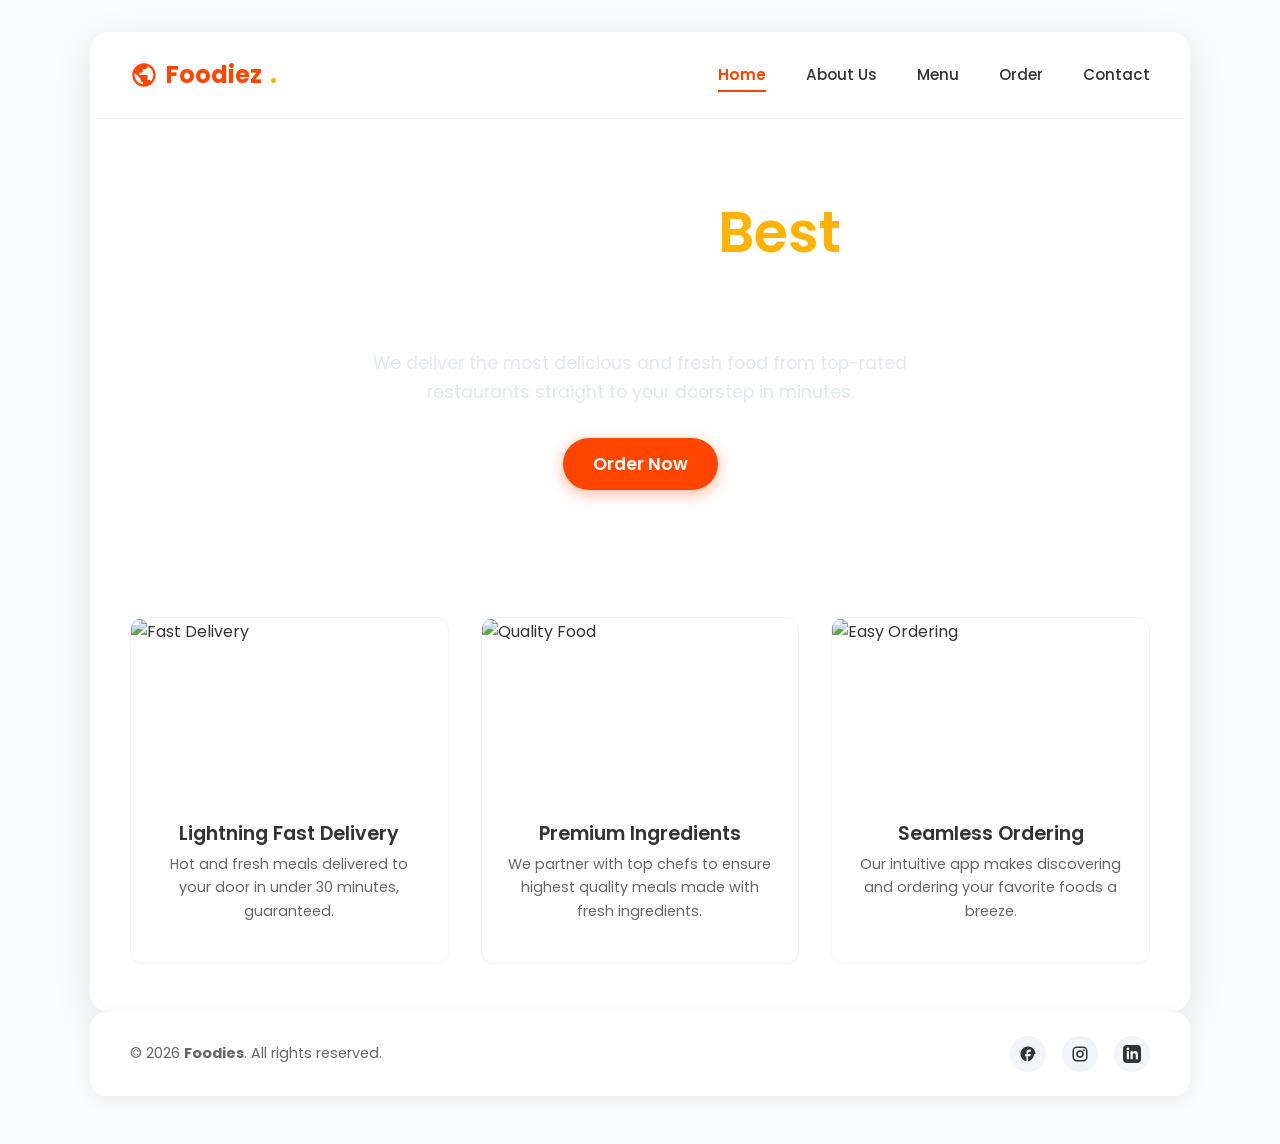
==== index.html @ de5bcbe7 "Add files via upload" ====
<!DOCTYPE html>
<html lang="en">

<head>
    <meta charset="UTF-8">
    <meta name="viewport" content="width=device-width, initial-scale=1.0">
    <title>Foodies | Fast, Fresh & Delivered</title>
    <!-- Bootstrap CSS -->
    <link href="https://cdn.jsdelivr.net/npm/bootstrap@5.3.0/dist/css/bootstrap.min.css" rel="stylesheet">
    <link rel="stylesheet" href="style.css">
    <style>
        /* Framework Layout specific overrides */
        body {
            background-color: #f8fafc;
            display: flex;
            flex-direction: column;
            align-items: center;
            padding: 0 2%;
            min-height: 100vh;
        }

        .wrapper {
            width: 100%;
            max-width: 1100px;
            margin-top: 2rem;
            display: flex;
            flex-direction: column;
            position: relative;
        }

        /* Container for navbar + hero + features */
        .main {
            background-color: #ffffff;
            border-radius: 20px;
            overflow: hidden;
            box-shadow: 0 10px 40px rgba(0, 0, 0, 0.08);
            display: flex;
            flex-direction: column;
        }

        .nav {
            display: flex;
            justify-content: space-between;
            align-items: center;
            padding: 1.5rem 2.5rem;
            background: white;
            border-bottom: 1px solid #f1f5f9;
        }

        .nav .nav-logo {
            font-size: 1.5rem;
        }

        .nav-links {
            display: flex;
            gap: 2.5rem;
        }

        .nav-links a {
            text-decoration: none;
            color: var(--text-dark);
            font-size: 0.95rem;
            font-weight: 500;
            transition: var(--transition);
            position: relative;
        }

        .nav-links a.active {
            color: var(--primary-color);
            font-weight: 600;
        }

        .hero {
            position: relative;
            height: 450px;
            display: flex;
            justify-content: center;
            align-items: center;
            text-align: center;
            color: white;
            overflow: hidden;
        }

        .hero-bg {
            position: absolute;
            top: 0;
            left: 0;
            right: 0;
            bottom: 0;
            background-image: url('https://images.unsplash.com/photo-1543339308-43e59d6b73a6?q=80&w=2000&auto=format&fit=crop');
            background-size: cover;
            background-position: center;
            filter: brightness(0.4);
            z-index: 1;
            transition: transform 10s ease;
        }

        .hero-bg-carousel {
            position: absolute;
            top: 0;
            left: 0;
            width: 100%;
            height: 100%;
            z-index: 1;
        }

        .hero:hover .hero-bg {
            transform: scale(1.05);
        }

        .hero-content {
            position: relative;
            z-index: 2;
            max-width: 600px;
            padding: 2rem;
        }

        .hero h1 {
            font-size: 3.5rem;
            color: white;
            margin-bottom: 1rem;
            line-height: 1.2;
        }

        .hero h1 span {
            color: var(--secondary-color);
        }

        .hero p {
            font-size: 1.1rem;
            color: #e2e8f0;
            margin-bottom: 2rem;
        }

        .hero-btn {
            display: inline-block;
            padding: 12px 30px;
            background-color: var(--primary-color);
            color: white;
            border-radius: 30px;
            font-weight: 600;
            font-size: 1.1rem;
            transition: all 0.3s ease;
            box-shadow: 0 4px 15px rgba(255, 69, 0, 0.4);
        }

        .hero-btn:hover {
            background-color: var(--accent-color);
            transform: translateY(-2px);
        }

        .features {
            display: grid;
            grid-template-columns: repeat(3, 1fr);
            gap: 2rem;
            padding: 3rem 2.5rem;
            background-color: white;
        }

        .feature-card {
            border: 1px solid #f1f5f9;
            border-radius: 12px;
            overflow: hidden;
            transition: all 0.3s ease;
            background: white;
        }

        .feature-card:hover {
            transform: translateY(-10px);
            box-shadow: 0 15px 30px rgba(0, 0, 0, 0.1);
            border-color: transparent;
        }

        .feature-img {
            height: 180px;
            overflow: hidden;
        }

        .feature-img img {
            width: 100%;
            height: 100%;
            object-fit: cover;
            transition: transform 0.5s ease;
        }

        .feature-card:hover .feature-img img {
            transform: scale(1.1);
        }

        .feature-text {
            padding: 1.5rem;
            text-align: center;
        }

        .feature-text h3 {
            font-size: 1.2rem;
            color: var(--text-dark);
            margin-bottom: 0.5rem;
        }

        .feature-text p {
            font-size: 0.9rem;
            color: var(--text-light);
        }

        .dots {
            display: flex;
            justify-content: center;
            gap: 10px;
            margin: 2.5rem 0;
        }

        .dot {
            width: 12px;
            height: 12px;
            border-radius: 50%;
            background-color: #cbd5e1;
            cursor: pointer;
            transition: all 0.3s ease;
        }

        .dot.active {
            background-color: var(--primary-color);
            transform: scale(1.2);
        }

        .footer {
            background: white;
            border-radius: 16px;
            padding: 1.5rem 2.5rem;
            display: flex;
            justify-content: space-between;
            align-items: center;
            margin-bottom: 3rem;
            box-shadow: 0 4px 20px rgba(0, 0, 0, 0.05);
        }

        .footer p {
            font-size: 0.9rem;
            color: var(--text-light);
            margin: 0;
        }

        .socials {
            display: flex;
            gap: 1rem;
        }

        .socials a {
            width: 36px;
            height: 36px;
            border-radius: 50%;
            background: #f1f5f9;
            display: flex;
            justify-content: center;
            align-items: center;
            color: var(--text-dark);
            transition: all 0.3s ease;
        }

        .socials a:hover {
            background: var(--primary-color);
            color: white;
            transform: translateY(-3px);
        }

        .socials svg {
            width: 18px;
            height: 18px;
            fill: currentColor;
        }

        /* Hide the global navbar and footer from style.css */
        nav.navbar {
            display: none !important;
        }

        footer {
            display: none !important;
        }

        @media (max-width: 768px) {
            .features {
                grid-template-columns: 1fr;
            }

            .nav {
                flex-direction: column;
                gap: 1rem;
            }

            .hero h1 {
                font-size: 2.5rem;
            }

            .footer {
                flex-direction: column;
                gap: 1rem;
                text-align: center;
            }
        }
    </style>
</head>

<body>

    <div class="wrapper">

        <div class="main">
            <!-- Embedded Navbar -->
            <nav class="nav">
                <a href="index.html" class="nav-logo">
                    <svg width="28" height="28" viewBox="0 0 24 24" fill="var(--primary-color)">
                        <path
                            d="M12 2C6.48 2 2 6.48 2 12s4.48 10 10 10 10-4.48 10-10S17.52 2 12 2zm-1 17.93c-3.95-.49-7-3.85-7-7.93 0-.62.08-1.21.21-1.79L9 15v1c0 1.1.9 2 2 2v1.93zm6.9-2.54c-.26-.81-1-1.39-1.9-1.39h-1v-3c0-.55-.45-1-1-1H8v-2h2c.55 0 1-.45 1-1V7h2c1.1 0 2-.9 2-2v-.41c2.93 1.19 5 4.06 5 7.41 0 2.08-.8 3.97-2.1 5.39z" />
                    </svg>
                    Foodiez<span>.</span>
                </a>
                <div class="nav-links">
                    <a href="index.html" class="active">Home</a>
                    <a href="about.html">About Us</a>
                    <a href="menu.html">Menu</a>
                    <a href="order.html">Order</a>
                    <a href="contact.html">Contact</a>
                </div>
            </nav>

            <!-- Hero Banner Carousel -->
            <div class="hero">
                <div id="heroCarousel" class="carousel slide hero-bg-carousel" data-bs-ride="carousel" data-bs-interval="3000" data-bs-pause="false">
                    <div class="carousel-inner h-100 w-100">
                        <div class="carousel-item active h-100 w-100">
                            <div class="hero-bg" style="background-image: url('https://images.unsplash.com/photo-1543339308-43e59d6b73a6?q=80&w=2000&auto=format&fit=crop');"></div>
                        </div>
                        <div class="carousel-item h-100 w-100">
                            <div class="hero-bg" style="background-image: url('https://images.unsplash.com/photo-1504674900247-0877df9cc836?q=80&w=2000&auto=format&fit=crop');"></div>
                        </div>
                        <div class="carousel-item h-100 w-100">
                            <div class="hero-bg" style="background-image: url('https://images.unsplash.com/photo-1499028344343-cd173ffc68a9?q=80&w=2000&auto=format&fit=crop');"></div>
                        </div>
                    </div>
                </div>
                
                <div class="hero-content" style="pointer-events: none;">
                    <h1>Taste the <span>Best</span><br>Local Flavors</h1>
                    <p>We deliver the most delicious and fresh food from top-rated restaurants straight to your doorstep in minutes.</p>
                    <a href="menu.html" class="hero-btn" style="pointer-events: auto;">Order Now</a>
                </div>
                
                <!-- Custom Carousel Controls Overlay -->
                <div class="carousel-controls-overlay" style="position: absolute; bottom: 20px; left: 0; right: 0; z-index: 3; display: flex; justify-content: center; gap: 1rem; pointer-events: none;">
                    <div class="carousel-indicators" style="position: relative; margin: 0; bottom: 0;">
                        <button type="button" data-bs-target="#heroCarousel" data-bs-slide-to="0" class="active" aria-current="true" aria-label="Slide 1" style="pointer-events: auto; width: 12px; height: 12px; border-radius: 50%;"></button>
                        <button type="button" data-bs-target="#heroCarousel" data-bs-slide-to="1" aria-label="Slide 2" style="pointer-events: auto; width: 12px; height: 12px; border-radius: 50%;"></button>
                        <button type="button" data-bs-target="#heroCarousel" data-bs-slide-to="2" aria-label="Slide 3" style="pointer-events: auto; width: 12px; height: 12px; border-radius: 50%;"></button>
                    </div>
                </div>
            </div>

            <!-- Feature Cards -->
            <div class="features">
                <div class="feature-card">
                    <div class="feature-img">
                        <img src="https://inkforall.com/wp-content/uploads/2022/12/34b353c0-7e02-1548-f07e-ad75e2c84cd9.jpg"
                            alt="Fast Delivery">
                    </div>
                    <div class="feature-text">
                        <h3>Lightning Fast Delivery</h3>
                        <p>Hot and fresh meals delivered to your door in under 30 minutes, guaranteed.</p>
                    </div>
                </div>

                <div class="feature-card">
                    <div class="feature-img">
                        <img src="https://prod.butlins-prod.magnolia-platform.com/.imaging/default/dam/Family-assets/Food---Drink/Restaurants/Beachcomber-Inn/Food-Images/25027_1920x1080_TIGHT.jpg/jcr:content.jpg"
                            alt="Quality Food">
                    </div>
                    <div class="feature-text">
                        <h3>Premium Ingredients</h3>
                        <p>We partner with top chefs to ensure highest quality meals made with fresh ingredients.</p>
                    </div>
                </div>

                <div class="feature-card">
                    <div class="feature-img">
                        <img src="https://orders.co/static/5aab8f645eb9ed139964e461995d4a66/Discover-the-Best-Online-Ordering-Systems-for-Seamless-Restaurant-Operations-.png"
                            alt="Easy Ordering">
                    </div>
                    <div class="feature-text">
                        <h3>Seamless Ordering</h3>
                        <p>Our intuitive app makes discovering and ordering your favorite foods a breeze.</p>
                    </div>
                </div>
            </div>
        </div> <!-- /main -->

        <!-- Interactive Carousel Dots removed as Bootstrap has native indicators -->

        <!-- Minimalist Footer -->
        <div class="footer">
            <p>&copy; 2026 <strong>Foodies</strong>. All rights reserved.</p>

            <div class="socials">
                <a href="#" aria-label="Facebook">
                    <svg viewBox="0 0 24 24">
                        <path
                            d="M22 12c0-5.52-4.48-10-10-10S2 6.48 2 12c0 4.84 3.44 8.87 8 9.8V15H8v-3h2V9.5C10 7.57 11.57 6 13.5 6H16v3h-2c-1.1 0-2 .9-2 2v1h4l-1 3h-3v6.8c4.56-.93 8-4.96 8-9.8z" />
                    </svg>
                </a>
                <a href="#" aria-label="Instagram">
                    <svg viewBox="0 0 24 24">
                        <path
                            d="M7.8 2h8.4C19.4 2 22 4.6 22 7.8v8.4a5.8 5.8 0 0 1-5.8 5.8H7.8C4.6 22 2 19.4 2 16.2V7.8A5.8 5.8 0 0 1 7.8 2zm-.2 2A3.6 3.6 0 0 0 4 7.6v8.8C4 18.39 5.61 20 7.6 20h8.8a3.6 3.6 0 0 0 3.6-3.6V7.6C20 5.61 18.39 4 16.4 4H7.6zm9.65 1.5a1.25 1.25 0 0 1 1.25 1.25A1.25 1.25 0 0 1 17.25 8 1.25 1.25 0 0 1 16 6.75a1.25 1.25 0 0 1 1.25-1.25zM12 7a5 5 0 0 1 5 5 5 5 0 0 1-5 5 5 5 0 0 1-5-5 5 5 0 0 1 5-5zm0 2a3 3 0 0 0-3 3 3 3 0 0 0 3 3 3 3 0 0 0 3-3 3 3 0 0 0-3-3z" />
                    </svg>
                </a>
                <a href="#" aria-label="LinkedIn">
                    <svg viewBox="0 0 24 24">
                        <path
                            d="M19 0h-14c-2.761 0-5 2.239-5 5v14c0 2.761 2.239 5 5 5h14c2.762 0 5-2.239 5-5v-14c0-2.761-2.238-5-5-5zm-11 19h-3v-11h3v11zm-1.5-12.268c-.966 0-1.75-.79-1.75-1.764s.784-1.764 1.75-1.764 1.75.79 1.75 1.764-.783 1.764-1.75 1.764zm13.5 12.268h-3v-5.604c0-3.368-4-3.113-4 0v5.604h-3v-11h3v1.765c1.396-2.586 7-2.777 7 2.476v6.759z" />
                    </svg>
                </a>
            </div>
        </div>

    </div>

    <!-- Bootstrap JS -->
    <script src="https://cdn.jsdelivr.net/npm/bootstrap@5.3.0/dist/js/bootstrap.bundle.min.js"></script>
    <script>
        document.addEventListener('DOMContentLoaded', function () {
            var myCarousel = document.querySelector('#heroCarousel')
            var carousel = new bootstrap.Carousel(myCarousel, {
                interval: 3000,
                ride: 'carousel',
                pause: false
            })
        });
    </script>
    <script src="script.js"></script>
</body>

</html>
---- style.css ----
@import url('https://fonts.googleapis.com/css2?family=Poppins:wght@300;400;500;600;700&display=swap');

:root {
    --primary-color: #ff4500;
    --secondary-color: #ffb300;
    --accent-color: #d84315;
    --bg-color: #fcf9f2;
    --text-dark: #333333;
    --text-light: #666666;
    --white: #ffffff;
    --danger: #e53935;
    --success: #43a047;
    --card-shadow: 0 4px 12px rgba(0, 0, 0, 0.08);
    --hover-shadow: 0 8px 24px rgba(255, 69, 0, 0.2);
    --transition: all 0.3s ease;
}

* {
    margin: 0;
    padding: 0;
    box-sizing: border-box;
    font-family: 'Poppins', sans-serif;
}

body {
    background-color: var(--bg-color);
    color: var(--text-dark);
    line-height: 1.6;
    display: flex;
    flex-direction: column;
    min-height: 100vh;
}

/* Typography */
h1,
h2,
h3,
h4,
h5,
h6 {
    font-weight: 600;
    color: var(--text-dark);
}

a {
    text-decoration: none;
    color: inherit;
}

ul {
    list-style: none;
}

/* Button Styles */
.btn {
    display: inline-block;
    padding: 12px 28px;
    background-color: var(--primary-color);
    color: var(--white);
    border: none;
    border-radius: 30px;
    font-weight: 500;
    cursor: pointer;
    transition: var(--transition);
    text-align: center;
    font-size: 1rem;
}

.btn:hover {
    background-color: var(--accent-color);
    box-shadow: var(--hover-shadow);
    transform: translateY(-2px);
}

.btn-secondary {
    background-color: var(--white);
    color: var(--primary-color);
    border: 2px solid var(--primary-color);
}

.btn-secondary:hover {
    background-color: var(--primary-color);
    color: var(--white);
}

/* Navigation */
.navbar {
    display: flex;
    justify-content: space-between;
    align-items: center;
    padding: 1.2rem 5%;
    background-color: var(--white);
    box-shadow: 0 2px 10px rgba(0, 0, 0, 0.05);
    position: sticky;
    top: 0;
    z-index: 1000;
}

.nav-logo {
    font-size: 1.8rem;
    font-weight: 700;
    color: var(--primary-color);
    display: flex;
    align-items: center;
    gap: 8px;
}

.nav-logo span {
    color: var(--secondary-color);
}

.nav-links {
    display: flex;
    gap: 2rem;
}

.nav-links a {
    font-weight: 500;
    color: var(--text-dark);
    transition: var(--transition);
    position: relative;
    padding: 5px 0;
}

.nav-links a:hover,
.nav-links a.active {
    color: var(--primary-color);
}

.nav-links a::after {
    content: '';
    position: absolute;
    bottom: 0;
    left: 0;
    width: 0;
    height: 2px;
    background-color: var(--primary-color);
    transition: var(--transition);
}

.nav-links a:hover::after,
.nav-links a.active::after {
    width: 100%;
}

.nav-icons {
    display: flex;
    align-items: center;
    gap: 1.5rem;
}

.cart-icon-container {
    position: relative;
    cursor: pointer;
}

.cart-icon-container svg {
    width: 28px;
    height: 28px;
    fill: var(--text-dark);
    transition: var(--transition);
}

.cart-icon-container:hover svg {
    fill: var(--primary-color);
}

.cart-count {
    position: absolute;
    top: -8px;
    right: -8px;
    background-color: var(--primary-color);
    color: var(--white);
    font-size: 0.75rem;
    font-weight: 700;
    width: 20px;
    height: 20px;
    border-radius: 50%;
    display: flex;
    justify-content: center;
    align-items: center;
}

.menu-toggle {
    display: none;
    cursor: pointer;
    flex-direction: column;
    gap: 5px;
}

.menu-toggle span {
    width: 25px;
    height: 3px;
    background-color: var(--text-dark);
    transition: var(--transition);
}

/* Sections */
main {
    flex: 1;
}

.section-header {
    text-align: center;
    margin-bottom: 3rem;
    padding: 4rem 5% 0;
}

.section-header h2 {
    font-size: 2.5rem;
    color: var(--text-dark);
    margin-bottom: 10px;
}

.section-header h2 span {
    color: var(--primary-color);
}

.section-header p {
    color: var(--text-light);
    font-size: 1.1rem;
}

/* Footer */
footer {
    background-color: #222;
    color: var(--white);
    padding: 4rem 5% 2rem;
    margin-top: 4rem;
}

.footer-content {
    display: grid;
    grid-template-columns: repeat(auto-fit, minmax(250px, 1fr));
    gap: 2rem;
    margin-bottom: 2rem;
}

.footer-col h3 {
    color: var(--white);
    margin-bottom: 1.5rem;
    font-size: 1.3rem;
}

.footer-col p {
    color: #bbb;
    font-size: 0.95rem;
    margin-bottom: 1rem;
}

.footer-links {
    display: flex;
    flex-direction: column;
    gap: 0.8rem;
}

.footer-links a {
    color: #bbb;
    transition: var(--transition);
}

.footer-links a:hover {
    color: var(--primary-color);
    padding-left: 5px;
}

.social-links {
    display: flex;
    gap: 1rem;
    margin-top: 1rem;
}

.social-links a {
    width: 40px;
    height: 40px;
    background-color: #333;
    display: flex;
    justify-content: center;
    align-items: center;
    border-radius: 50%;
    color: var(--white);
    transition: var(--transition);
}

.social-links a:hover {
    background-color: var(--primary-color);
    transform: translateY(-3px);
}

.footer-bottom {
    text-align: center;
    padding-top: 2rem;
    border-top: 1px solid #444;
    font-size: 0.9rem;
    color: #bbb;
}

/* Popup Notification */
.popup-overlay {
    position: fixed;
    top: 0;
    left: 0;
    width: 100%;
    height: 100%;
    background: rgba(0, 0, 0, 0.5);
    display: flex;
    justify-content: center;
    align-items: center;
    z-index: 2000;
    opacity: 0;
    visibility: hidden;
    transition: var(--transition);
}

.popup-overlay.active {
    opacity: 1;
    visibility: visible;
}

.popup-content {
    background: var(--white);
    padding: 2.5rem;
    border-radius: 16px;
    text-align: center;
    transform: translateY(-50px) scale(0.9);
    transition: var(--transition);
    max-width: 400px;
    width: 90%;
    box-shadow: 0 10px 30px rgba(0, 0, 0, 0.2);
}

.popup-overlay.active .popup-content {
    transform: translateY(0) scale(1);
}

.popup-icon {
    width: 70px;
    height: 70px;
    background: rgba(67, 160, 71, 0.1);
    color: var(--success);
    border-radius: 50%;
    display: flex;
    justify-content: center;
    align-items: center;
    font-size: 2rem;
    margin: 0 auto 1.5rem;
}

.popup-content h3 {
    font-size: 1.5rem;
    margin-bottom: 10px;
}

.popup-content p {
    color: var(--text-light);
    margin-bottom: 1.5rem;
}

.toast-notification {
    position: fixed;
    bottom: 30px;
    right: 30px;
    background-color: var(--success);
    color: white;
    padding: 15px 25px;
    border-radius: 8px;
    box-shadow: 0 4px 15px rgba(0, 0, 0, 0.2);
    transform: translateY(100px);
    opacity: 0;
    transition: all 0.4s cubic-bezier(0.175, 0.885, 0.32, 1.275);
    z-index: 2000;
    font-weight: 500;
}

.toast-notification.show {
    transform: translateY(0);
    opacity: 1;
}

/* Responsive */
@media (max-width: 768px) {
    .menu-toggle {
        display: flex;
    }

    .nav-links {
        position: absolute;
        top: 100%;
        left: 0;
        width: 100%;
        background-color: var(--white);
        flex-direction: column;
        padding: 0;
        max-height: 0;
        overflow: hidden;
        transition: max-height 0.3s ease;
        text-align: center;
        box-shadow: 0 10px 10px rgba(0, 0, 0, 0.05);
    }

    .nav-links.active {
        max-height: 400px;
        padding: 2rem 0;
    }

    .section-header h2 {
        font-size: 2rem;
    }
}
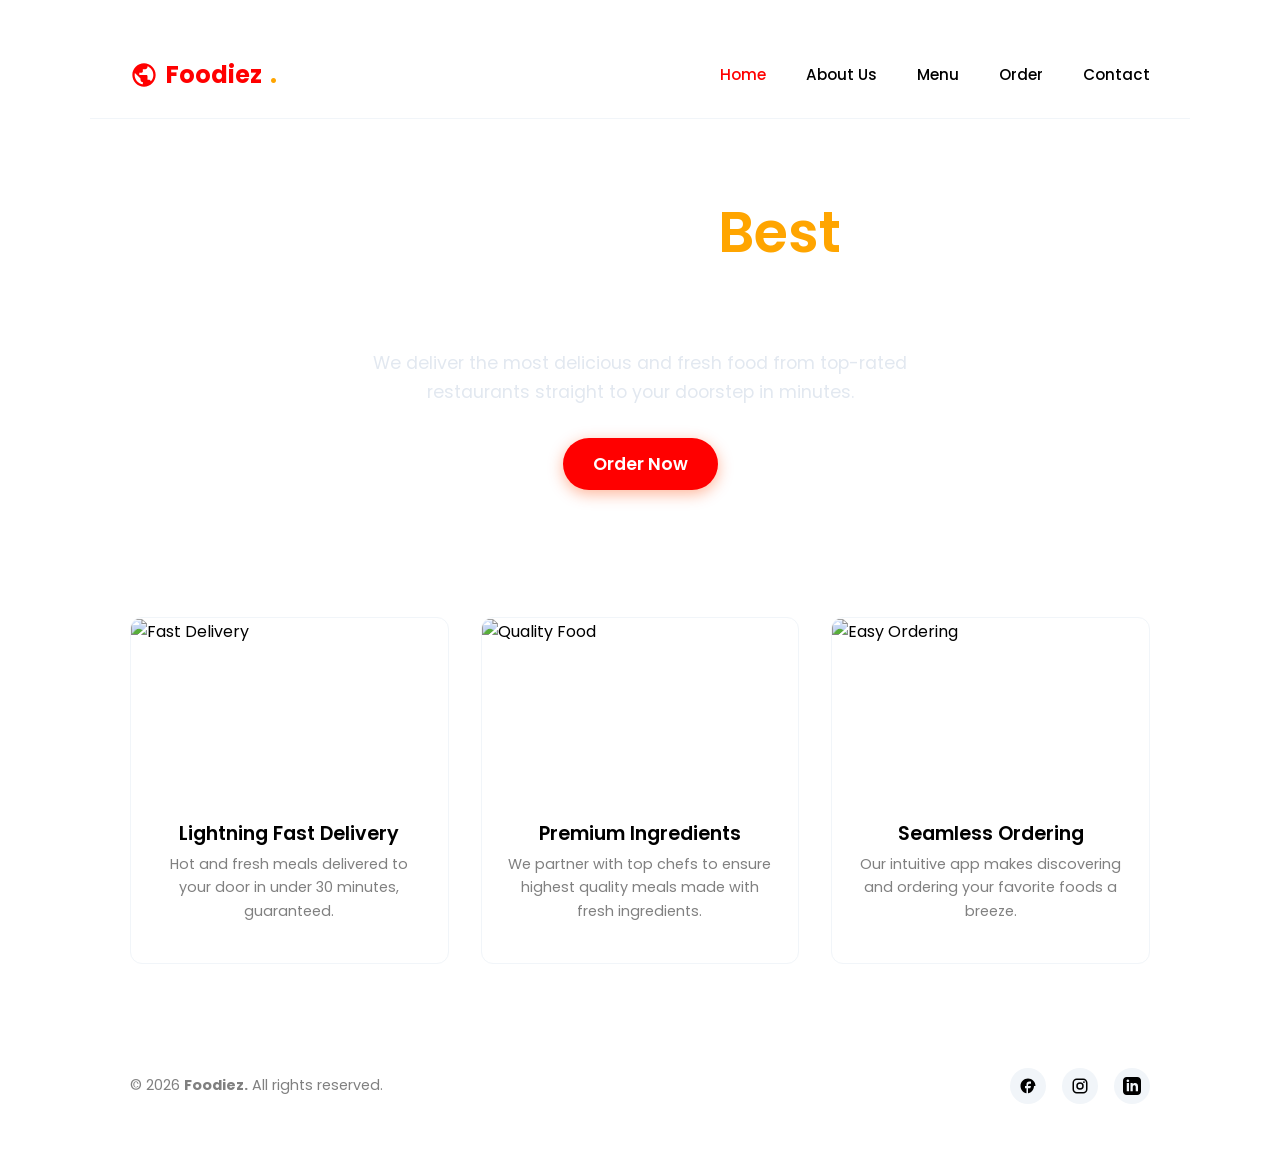
==== commit 10eadb48: "Add files via upload" ====
--- a/index.html
+++ b/index.html
@@ -4,302 +4,10 @@
 <head>
     <meta charset="UTF-8">
     <meta name="viewport" content="width=device-width, initial-scale=1.0">
-    <title>Foodies | Fast, Fresh & Delivered</title>
+    <title>Foodiez | Fast, Fresh & Delivered</title>
     <!-- Bootstrap CSS -->
     <link href="https://cdn.jsdelivr.net/npm/bootstrap@5.3.0/dist/css/bootstrap.min.css" rel="stylesheet">
     <link rel="stylesheet" href="style.css">
-    <style>
-        /* Framework Layout specific overrides */
-        body {
-            background-color: #f8fafc;
-            display: flex;
-            flex-direction: column;
-            align-items: center;
-            padding: 0 2%;
-            min-height: 100vh;
-        }
-
-        .wrapper {
-            width: 100%;
-            max-width: 1100px;
-            margin-top: 2rem;
-            display: flex;
-            flex-direction: column;
-            position: relative;
-        }
-
-        /* Container for navbar + hero + features */
-        .main {
-            background-color: #ffffff;
-            border-radius: 20px;
-            overflow: hidden;
-            box-shadow: 0 10px 40px rgba(0, 0, 0, 0.08);
-            display: flex;
-            flex-direction: column;
-        }
-
-        .nav {
-            display: flex;
-            justify-content: space-between;
-            align-items: center;
-            padding: 1.5rem 2.5rem;
-            background: white;
-            border-bottom: 1px solid #f1f5f9;
-        }
-
-        .nav .nav-logo {
-            font-size: 1.5rem;
-        }
-
-        .nav-links {
-            display: flex;
-            gap: 2.5rem;
-        }
-
-        .nav-links a {
-            text-decoration: none;
-            color: var(--text-dark);
-            font-size: 0.95rem;
-            font-weight: 500;
-            transition: var(--transition);
-            position: relative;
-        }
-
-        .nav-links a.active {
-            color: var(--primary-color);
-            font-weight: 600;
-        }
-
-        .hero {
-            position: relative;
-            height: 450px;
-            display: flex;
-            justify-content: center;
-            align-items: center;
-            text-align: center;
-            color: white;
-            overflow: hidden;
-        }
-
-        .hero-bg {
-            position: absolute;
-            top: 0;
-            left: 0;
-            right: 0;
-            bottom: 0;
-            background-image: url('https://images.unsplash.com/photo-1543339308-43e59d6b73a6?q=80&w=2000&auto=format&fit=crop');
-            background-size: cover;
-            background-position: center;
-            filter: brightness(0.4);
-            z-index: 1;
-            transition: transform 10s ease;
-        }
-
-        .hero-bg-carousel {
-            position: absolute;
-            top: 0;
-            left: 0;
-            width: 100%;
-            height: 100%;
-            z-index: 1;
-        }
-
-        .hero:hover .hero-bg {
-            transform: scale(1.05);
-        }
-
-        .hero-content {
-            position: relative;
-            z-index: 2;
-            max-width: 600px;
-            padding: 2rem;
-        }
-
-        .hero h1 {
-            font-size: 3.5rem;
-            color: white;
-            margin-bottom: 1rem;
-            line-height: 1.2;
-        }
-
-        .hero h1 span {
-            color: var(--secondary-color);
-        }
-
-        .hero p {
-            font-size: 1.1rem;
-            color: #e2e8f0;
-            margin-bottom: 2rem;
-        }
-
-        .hero-btn {
-            display: inline-block;
-            padding: 12px 30px;
-            background-color: var(--primary-color);
-            color: white;
-            border-radius: 30px;
-            font-weight: 600;
-            font-size: 1.1rem;
-            transition: all 0.3s ease;
-            box-shadow: 0 4px 15px rgba(255, 69, 0, 0.4);
-        }
-
-        .hero-btn:hover {
-            background-color: var(--accent-color);
-            transform: translateY(-2px);
-        }
-
-        .features {
-            display: grid;
-            grid-template-columns: repeat(3, 1fr);
-            gap: 2rem;
-            padding: 3rem 2.5rem;
-            background-color: white;
-        }
-
-        .feature-card {
-            border: 1px solid #f1f5f9;
-            border-radius: 12px;
-            overflow: hidden;
-            transition: all 0.3s ease;
-            background: white;
-        }
-
-        .feature-card:hover {
-            transform: translateY(-10px);
-            box-shadow: 0 15px 30px rgba(0, 0, 0, 0.1);
-            border-color: transparent;
-        }
-
-        .feature-img {
-            height: 180px;
-            overflow: hidden;
-        }
-
-        .feature-img img {
-            width: 100%;
-            height: 100%;
-            object-fit: cover;
-            transition: transform 0.5s ease;
-        }
-
-        .feature-card:hover .feature-img img {
-            transform: scale(1.1);
-        }
-
-        .feature-text {
-            padding: 1.5rem;
-            text-align: center;
-        }
-
-        .feature-text h3 {
-            font-size: 1.2rem;
-            color: var(--text-dark);
-            margin-bottom: 0.5rem;
-        }
-
-        .feature-text p {
-            font-size: 0.9rem;
-            color: var(--text-light);
-        }
-
-        .dots {
-            display: flex;
-            justify-content: center;
-            gap: 10px;
-            margin: 2.5rem 0;
-        }
-
-        .dot {
-            width: 12px;
-            height: 12px;
-            border-radius: 50%;
-            background-color: #cbd5e1;
-            cursor: pointer;
-            transition: all 0.3s ease;
-        }
-
-        .dot.active {
-            background-color: var(--primary-color);
-            transform: scale(1.2);
-        }
-
-        .footer {
-            background: white;
-            border-radius: 16px;
-            padding: 1.5rem 2.5rem;
-            display: flex;
-            justify-content: space-between;
-            align-items: center;
-            margin-bottom: 3rem;
-            box-shadow: 0 4px 20px rgba(0, 0, 0, 0.05);
-        }
-
-        .footer p {
-            font-size: 0.9rem;
-            color: var(--text-light);
-            margin: 0;
-        }
-
-        .socials {
-            display: flex;
-            gap: 1rem;
-        }
-
-        .socials a {
-            width: 36px;
-            height: 36px;
-            border-radius: 50%;
-            background: #f1f5f9;
-            display: flex;
-            justify-content: center;
-            align-items: center;
-            color: var(--text-dark);
-            transition: all 0.3s ease;
-        }
-
-        .socials a:hover {
-            background: var(--primary-color);
-            color: white;
-            transform: translateY(-3px);
-        }
-
-        .socials svg {
-            width: 18px;
-            height: 18px;
-            fill: currentColor;
-        }
-
-        /* Hide the global navbar and footer from style.css */
-        nav.navbar {
-            display: none !important;
-        }
-
-        footer {
-            display: none !important;
-        }
-
-        @media (max-width: 768px) {
-            .features {
-                grid-template-columns: 1fr;
-            }
-
-            .nav {
-                flex-direction: column;
-                gap: 1rem;
-            }
-
-            .hero h1 {
-                font-size: 2.5rem;
-            }
-
-            .footer {
-                flex-direction: column;
-                gap: 1rem;
-                text-align: center;
-            }
-        }
-    </style>
 </head>
 
 <body>
@@ -307,8 +15,8 @@
     <div class="wrapper">
 
         <div class="main">
-            <!-- Embedded Navbar -->
-            <nav class="nav">
+            <!-- Centralized Navbar -->
+            <nav class="navbar">
                 <a href="index.html" class="nav-logo">
                     <svg width="28" height="28" viewBox="0 0 24 24" fill="var(--primary-color)">
                         <path
@@ -323,36 +31,54 @@
                     <a href="order.html">Order</a>
                     <a href="contact.html">Contact</a>
                 </div>
+                <div class="menu-toggle">
+                    <span></span>
+                    <span></span>
+                    <span></span>
+                </div>
             </nav>
 
             <!-- Hero Banner Carousel -->
             <div class="hero">
-                <div id="heroCarousel" class="carousel slide hero-bg-carousel" data-bs-ride="carousel" data-bs-interval="3000" data-bs-pause="false">
+                <div id="heroCarousel" class="carousel slide hero-bg-carousel" data-bs-ride="carousel"
+                    data-bs-interval="3000" data-bs-pause="false">
                     <div class="carousel-inner h-100 w-100">
                         <div class="carousel-item active h-100 w-100">
-                            <div class="hero-bg" style="background-image: url('https://images.unsplash.com/photo-1543339308-43e59d6b73a6?q=80&w=2000&auto=format&fit=crop');"></div>
+                            <div class="hero-bg"
+                                style="background-image: url('https://www.shutterstock.com/image-photo/grilled-chicken-breast-orange-slices-600nw-2706829951.jpg');">
+                            </div>
                         </div>
                         <div class="carousel-item h-100 w-100">
-                            <div class="hero-bg" style="background-image: url('https://images.unsplash.com/photo-1504674900247-0877df9cc836?q=80&w=2000&auto=format&fit=crop');"></div>
+                            <div class="hero-bg"
+                                style="background-image: url('https://images.pexels.com/photos/7786563/pexels-photo-7786563.jpeg?cs=srgb&dl=pexels-andrei-marina-52375517-7786563.jpg&fm=jpg');">
+                            </div>
                         </div>
                         <div class="carousel-item h-100 w-100">
-                            <div class="hero-bg" style="background-image: url('https://images.unsplash.com/photo-1499028344343-cd173ffc68a9?q=80&w=2000&auto=format&fit=crop');"></div>
+                            <div class="hero-bg"
+                                style="background-image: url('https://cdn.shopify.com/s/files/1/0549/5819/4901/files/Molten_Lava_Cake_With_Ganache_Center_the_Ultimate_Indulgence.jpg?v=1741532140');">
+                            </div>
                         </div>
                     </div>
                 </div>
-                
+
                 <div class="hero-content" style="pointer-events: none;">
                     <h1>Taste the <span>Best</span><br>Local Flavors</h1>
-                    <p>We deliver the most delicious and fresh food from top-rated restaurants straight to your doorstep in minutes.</p>
+                    <p>We deliver the most delicious and fresh food from top-rated restaurants straight to your doorstep
+                        in minutes.</p>
                     <a href="menu.html" class="hero-btn" style="pointer-events: auto;">Order Now</a>
                 </div>
-                
+
                 <!-- Custom Carousel Controls Overlay -->
-                <div class="carousel-controls-overlay" style="position: absolute; bottom: 20px; left: 0; right: 0; z-index: 3; display: flex; justify-content: center; gap: 1rem; pointer-events: none;">
+                <div class="carousel-controls-overlay"
+                    style="position: absolute; bottom: 20px; left: 0; right: 0; z-index: 3; display: flex; justify-content: center; gap: 1rem; pointer-events: none;">
                     <div class="carousel-indicators" style="position: relative; margin: 0; bottom: 0;">
-                        <button type="button" data-bs-target="#heroCarousel" data-bs-slide-to="0" class="active" aria-current="true" aria-label="Slide 1" style="pointer-events: auto; width: 12px; height: 12px; border-radius: 50%;"></button>
-                        <button type="button" data-bs-target="#heroCarousel" data-bs-slide-to="1" aria-label="Slide 2" style="pointer-events: auto; width: 12px; height: 12px; border-radius: 50%;"></button>
-                        <button type="button" data-bs-target="#heroCarousel" data-bs-slide-to="2" aria-label="Slide 3" style="pointer-events: auto; width: 12px; height: 12px; border-radius: 50%;"></button>
+                        <button type="button" data-bs-target="#heroCarousel" data-bs-slide-to="0" class="active"
+                            aria-current="true" aria-label="Slide 1"
+                            style="pointer-events: auto; width: 12px; height: 12px; border-radius: 50%;"></button>
+                        <button type="button" data-bs-target="#heroCarousel" data-bs-slide-to="1" aria-label="Slide 2"
+                            style="pointer-events: auto; width: 12px; height: 12px; border-radius: 50%;"></button>
+                        <button type="button" data-bs-target="#heroCarousel" data-bs-slide-to="2" aria-label="Slide 3"
+                            style="pointer-events: auto; width: 12px; height: 12px; border-radius: 50%;"></button>
                     </div>
                 </div>
             </div>
@@ -361,7 +87,7 @@
             <div class="features">
                 <div class="feature-card">
                     <div class="feature-img">
-                        <img src="https://inkforall.com/wp-content/uploads/2022/12/34b353c0-7e02-1548-f07e-ad75e2c84cd9.jpg"
+                        <img src="https://www.restroworks.com/blog/wp-content/uploads/2025/03/food-delivery-business-feature-.webp"
                             alt="Fast Delivery">
                     </div>
                     <div class="feature-text">
@@ -396,9 +122,9 @@
 
         <!-- Interactive Carousel Dots removed as Bootstrap has native indicators -->
 
-        <!-- Minimalist Footer -->
-        <div class="footer">
-            <p>&copy; 2026 <strong>Foodies</strong>. All rights reserved.</p>
+        <!-- Centralized Footer -->
+        <footer>
+            <p>&copy; 2026 <strong>Foodiez.</strong> All rights reserved.</p>
 
             <div class="socials">
                 <a href="#" aria-label="Facebook">
@@ -420,7 +146,7 @@
                     </svg>
                 </a>
             </div>
-        </div>
+        </footer>
 
     </div>
 
--- a/style.css
+++ b/style.css
@@ -1,24 +1,23 @@
 @import url('https://fonts.googleapis.com/css2?family=Poppins:wght@300;400;500;600;700&display=swap');
 
 :root {
-    --primary-color: #ff4500;
-    --secondary-color: #ffb300;
-    --accent-color: #d84315;
-    --bg-color: #fcf9f2;
-    --text-dark: #333333;
-    --text-light: #666666;
-    --white: #ffffff;
-    --danger: #e53935;
-    --success: #43a047;
-    --card-shadow: 0 4px 12px rgba(0, 0, 0, 0.08);
-    --hover-shadow: 0 8px 24px rgba(255, 69, 0, 0.2);
+    --primary-color: red;
+    --secondary-color: orange;
+    --accent-color: darkred;
+    --bg-color: white;
+    --text-dark: black;
+    --text-light: gray;
+    --white: white;
+    --danger: red;
+    --success: green;
+    --card-shadow: 0 4px 12px lightgray;
+    --hover-shadow: 0 8px 24px tan;
     --transition: all 0.3s ease;
 }
 
 * {
     margin: 0;
     padding: 0;
-    box-sizing: border-box;
     font-family: 'Poppins', sans-serif;
 }
 
@@ -28,7 +27,26 @@
     line-height: 1.6;
     display: flex;
     flex-direction: column;
+    align-items: center;
+    padding: 0 2%;
     min-height: 100vh;
+}
+
+.wrapper {
+    width: 100%;
+    max-width: 1100px;
+    margin-top: 2rem;
+    display: flex;
+    flex-direction: column;
+    position: relative;
+    flex: 1;
+}
+
+.main {
+    background-color: var(--white);
+    display: flex;
+    flex-direction: column;
+    flex: 1;
 }
 
 /* Typography */
@@ -88,21 +106,22 @@
     display: flex;
     justify-content: space-between;
     align-items: center;
-    padding: 1.2rem 5%;
+    padding: 1.5rem 2.5rem;
     background-color: var(--white);
-    box-shadow: 0 2px 10px rgba(0, 0, 0, 0.05);
+    border-bottom: 1px solid #f1f5f9;
     position: sticky;
     top: 0;
     z-index: 1000;
 }
 
 .nav-logo {
-    font-size: 1.8rem;
+    font-size: 1.5rem;
     font-weight: 700;
     color: var(--primary-color);
     display: flex;
     align-items: center;
     gap: 8px;
+    text-decoration: none;
 }
 
 .nav-logo span {
@@ -111,36 +130,21 @@
 
 .nav-links {
     display: flex;
-    gap: 2rem;
+    gap: 2.5rem;
 }
 
 .nav-links a {
+    text-decoration: none;
+    color: var(--text-dark);
+    font-size: 0.95rem;
     font-weight: 500;
-    color: var(--text-dark);
     transition: var(--transition);
     position: relative;
-    padding: 5px 0;
-}
-
-.nav-links a:hover,
-.nav-links a.active {
+}
+
+.nav-links a.active,
+.nav-links a:hover {
     color: var(--primary-color);
-}
-
-.nav-links a::after {
-    content: '';
-    position: absolute;
-    bottom: 0;
-    left: 0;
-    width: 0;
-    height: 2px;
-    background-color: var(--primary-color);
-    transition: var(--transition);
-}
-
-.nav-links a:hover::after,
-.nav-links a.active::after {
-    width: 100%;
 }
 
 .nav-icons {
@@ -223,17 +227,24 @@
 
 /* Footer */
 footer {
-    background-color: #222;
-    color: var(--white);
-    padding: 4rem 5% 2rem;
-    margin-top: 4rem;
+    background: var(--white);
+    padding: 1.5rem 2.5rem;
+    display: flex;
+    justify-content: space-between;
+    align-items: center;
+    margin: 2rem 0 3rem;
+    width: 100%;
+}
+
+footer p {
+    font-size: 0.9rem;
+    color: var(--text-light);
+    margin: 0;
 }
 
 .footer-content {
-    display: grid;
-    grid-template-columns: repeat(auto-fit, minmax(250px, 1fr));
-    gap: 2rem;
-    margin-bottom: 2rem;
+    display: none;
+    /* Hide old footer structure in pages where it might still exist */
 }
 
 .footer-col h3 {
@@ -243,7 +254,7 @@
 }
 
 .footer-col p {
-    color: #bbb;
+    color: lightgray;
     font-size: 0.95rem;
     margin-bottom: 1rem;
 }
@@ -254,45 +265,41 @@
     gap: 0.8rem;
 }
 
-.footer-links a {
-    color: #bbb;
+.socials {
+    display: flex;
+    gap: 1rem;
+}
+
+.socials a {
+    width: 36px;
+    height: 36px;
+    border-radius: 50%;
+    background: #f1f5f9;
+    display: flex;
+    justify-content: center;
+    align-items: center;
+    color: var(--text-dark);
     transition: var(--transition);
 }
 
-.footer-links a:hover {
-    color: var(--primary-color);
-    padding-left: 5px;
-}
-
-.social-links {
-    display: flex;
-    gap: 1rem;
-    margin-top: 1rem;
-}
-
-.social-links a {
-    width: 40px;
-    height: 40px;
-    background-color: #333;
-    display: flex;
-    justify-content: center;
-    align-items: center;
-    border-radius: 50%;
-    color: var(--white);
-    transition: var(--transition);
-}
-
-.social-links a:hover {
-    background-color: var(--primary-color);
+.socials a:hover {
+    background: var(--primary-color);
+    color: white;
     transform: translateY(-3px);
+}
+
+.socials svg {
+    width: 18px;
+    height: 18px;
+    fill: currentColor;
 }
 
 .footer-bottom {
     text-align: center;
     padding-top: 2rem;
-    border-top: 1px solid #444;
+    border-top: 1px solid black;
     font-size: 0.9rem;
-    color: #bbb;
+    color: lightgray;
 }
 
 /* Popup Notification */
@@ -302,7 +309,7 @@
     left: 0;
     width: 100%;
     height: 100%;
-    background: rgba(0, 0, 0, 0.5);
+    background: gray;
     display: flex;
     justify-content: center;
     align-items: center;
@@ -326,7 +333,7 @@
     transition: var(--transition);
     max-width: 400px;
     width: 90%;
-    box-shadow: 0 10px 30px rgba(0, 0, 0, 0.2);
+    box-shadow: 0 10px 30px lightgray;
 }
 
 .popup-overlay.active .popup-content {
@@ -336,7 +343,7 @@
 .popup-icon {
     width: 70px;
     height: 70px;
-    background: rgba(67, 160, 71, 0.1);
+    background: beige;
     color: var(--success);
     border-radius: 50%;
     display: flex;
@@ -364,7 +371,7 @@
     color: white;
     padding: 15px 25px;
     border-radius: 8px;
-    box-shadow: 0 4px 15px rgba(0, 0, 0, 0.2);
+    box-shadow: 0 4px 15px gray;
     transform: translateY(100px);
     opacity: 0;
     transition: all 0.4s cubic-bezier(0.175, 0.885, 0.32, 1.275);
@@ -395,7 +402,7 @@
         overflow: hidden;
         transition: max-height 0.3s ease;
         text-align: center;
-        box-shadow: 0 10px 10px rgba(0, 0, 0, 0.05);
+        box-shadow: 0 10px 10px whitesmoke;
     }
 
     .nav-links.active {
@@ -406,4 +413,822 @@
     .section-header h2 {
         font-size: 2rem;
     }
+}
+
+/* Hero Section */
+.hero {
+    position: relative;
+    height: 450px;
+    display: flex;
+    justify-content: center;
+    align-items: center;
+    text-align: center;
+    color: white;
+    overflow: hidden;
+}
+
+.hero-bg {
+    position: absolute;
+    top: 0;
+    left: 0;
+    right: 0;
+    bottom: 0;
+    background-size: cover;
+    background-position: center;
+    filter: brightness(0.4);
+    z-index: 1;
+    transition: transform 10s ease;
+}
+
+.hero-bg-carousel {
+    position: absolute;
+    top: 0;
+    left: 0;
+    width: 100%;
+    height: 100%;
+    z-index: 1;
+}
+
+.hero:hover .hero-bg {
+    transform: scale(1.05);
+}
+
+.hero-content {
+    position: relative;
+    z-index: 2;
+    max-width: 600px;
+    padding: 2rem;
+}
+
+.hero h1 {
+    font-size: 3.5rem;
+    color: white;
+    margin-bottom: 1rem;
+    line-height: 1.2;
+}
+
+.hero h1 span {
+    color: var(--secondary-color);
+}
+
+.hero p {
+    font-size: 1.1rem;
+    color: #e2e8f0;
+    margin-bottom: 2rem;
+}
+
+.hero-btn {
+    display: inline-block;
+    padding: 12px 30px;
+    background-color: var(--primary-color);
+    color: white;
+    border-radius: 30px;
+    font-weight: 600;
+    font-size: 1.1rem;
+    transition: all 0.3s ease;
+    box-shadow: 0 4px 15px rgba(255, 69, 0, 0.4);
+}
+
+.hero-btn:hover {
+    background-color: var(--accent-color);
+    transform: translateY(-2px);
+}
+
+/* Feature Cards */
+.features {
+    display: grid;
+    grid-template-columns: repeat(3, 1fr);
+    gap: 2rem;
+    padding: 3rem 2.5rem;
+    background-color: white;
+}
+
+.feature-card {
+    border: 1px solid #f1f5f9;
+    border-radius: 12px;
+    overflow: hidden;
+    transition: all 0.3s ease;
+    background: white;
+}
+
+.feature-card:hover {
+    transform: translateY(-10px);
+    box-shadow: 0 15px 30px rgba(0, 0, 0, 0.1);
+    border-color: transparent;
+}
+
+.feature-img {
+    height: 180px;
+    overflow: hidden;
+}
+
+.feature-img img {
+    width: 100%;
+    height: 100%;
+    object-fit: cover;
+    transition: transform 0.5s ease;
+}
+
+.feature-card:hover .feature-img img {
+    transform: scale(1.1);
+}
+
+.feature-text {
+    padding: 1.5rem;
+    text-align: center;
+}
+
+.feature-text h3 {
+    font-size: 1.2rem;
+    color: var(--text-dark);
+    margin-bottom: 0.5rem;
+}
+
+.feature-text p {
+    font-size: 0.9rem;
+    color: var(--text-light);
+}
+
+/* About Section & Testimonials */
+.about-section {
+    display: flex;
+    align-items: center;
+    padding: 4rem 3rem;
+    gap: 4rem;
+    border-bottom: 1px solid #f1f5f9;
+}
+
+.about-img {
+    flex: 1;
+    border-radius: 16px;
+    overflow: hidden;
+    box-shadow: 0 15px 30px rgba(0, 0, 0, 0.1);
+    position: relative;
+}
+
+.about-img img {
+    width: 100%;
+    height: 100%;
+    object-fit: cover;
+    display: block;
+    transition: transform 0.8s ease;
+}
+
+.about-img:hover img {
+    transform: scale(1.05);
+}
+
+.about-text {
+    flex: 1;
+}
+
+.about-text h2 {
+    font-size: 2.5rem;
+    color: var(--text-dark);
+    margin-bottom: 1.5rem;
+    font-weight: 700;
+}
+
+.about-text p {
+    color: var(--text-light);
+    font-size: 1.05rem;
+    line-height: 1.8;
+    margin-bottom: 1.5rem;
+}
+
+.testimonials-section {
+    padding: 4rem 3rem 5rem;
+    background-color: #f8fafc;
+}
+
+.testimonials-section h2 {
+    text-align: center;
+    font-size: 2.2rem;
+    color: var(--text-dark);
+    margin-bottom: 3rem;
+    font-weight: 700;
+}
+
+.testimonials-grid {
+    display: grid;
+    grid-template-columns: repeat(3, 1fr);
+    gap: 2rem;
+}
+
+.testimonial-card {
+    background: white;
+    border: 1px solid #f1f5f9;
+    border-radius: 16px;
+    padding: 2.5rem 2rem;
+    box-shadow: 0 4px 15px rgba(0, 0, 0, 0.03);
+    transition: all 0.3s ease;
+    display: flex;
+    flex-direction: column;
+}
+
+.testimonial-card:hover {
+    transform: translateY(-8px);
+    box-shadow: 0 15px 30px rgba(0, 0, 0, 0.08);
+    border-color: white;
+}
+
+.testimonial-avatar {
+    width: 50px;
+    height: 50px;
+    border-radius: 50%;
+    background-color: #f1f5f9;
+    display: flex;
+    justify-content: center;
+    align-items: center;
+    margin-bottom: 1.5rem;
+    color: var(--primary-color);
+    overflow: hidden;
+}
+
+.testimonial-avatar img {
+    width: 100%;
+    height: 100%;
+    object-fit: cover;
+}
+
+.testimonial-quote {
+    color: var(--text-light);
+    font-size: 0.95rem;
+    line-height: 1.6;
+    font-style: italic;
+    margin-bottom: 1.5rem;
+    flex-grow: 1;
+    position: relative;
+}
+
+.testimonial-author {
+    font-weight: 700;
+    color: var(--text-dark);
+    font-size: 0.95rem;
+}
+
+/* Menu Section */
+.menu-header {
+    padding: 4rem 2rem 2rem;
+    text-align: center;
+    position: relative;
+}
+
+.menu-header h2 {
+    display: inline-block;
+    font-size: 1.8rem;
+    color: #334155;
+    font-weight: 600;
+    position: relative;
+}
+
+.menu-header h2::before,
+.menu-header h2::after {
+    content: "-";
+    margin: 0 10px;
+    color: var(--primary-color);
+}
+
+.menu-grid {
+    display: grid;
+    grid-template-columns: repeat(3, 1fr);
+    gap: 2.5rem 2rem;
+    padding: 2rem 3rem 4rem;
+}
+
+.menu-card {
+    position: relative;
+    display: flex;
+    flex-direction: column;
+    background: white;
+    border-radius: 12px;
+}
+
+.menu-img-wrapper {
+    width: 100%;
+    height: 220px;
+    border-radius: 12px;
+    overflow: hidden;
+    margin-bottom: -50px;
+    z-index: 1;
+    box-shadow: 0 4px 15px rgba(0, 0, 0, 0.05);
+    background-color: #f1f5f9;
+}
+
+.menu-img-wrapper img {
+    width: 100%;
+    height: 100%;
+    object-fit: cover;
+    transition: transform 0.5s ease;
+}
+
+.menu-card:hover .menu-img-wrapper img {
+    transform: scale(1.05);
+}
+
+.menu-info-card {
+    background: white;
+    border-radius: 12px;
+    padding: 1.5rem;
+    margin: 0 1rem;
+    box-shadow: 0 10px 30px rgba(0, 0, 0, 0.08);
+    z-index: 2;
+    display: flex;
+    flex-direction: column;
+    flex-grow: 1;
+    border: 1px solid #f1f5f9;
+    transition: box-shadow 0.3s ease, border-color 0.3s ease;
+}
+
+.menu-card:hover .menu-info-card {
+    box-shadow: 0 15px 35px rgba(0, 0, 0, 0.12);
+    border-color: #e2e8f0;
+}
+
+.menu-title {
+    font-size: 1.1rem;
+    color: #334155;
+    font-weight: 700;
+    margin-bottom: 0.5rem;
+}
+
+.menu-desc {
+    font-size: 0.8rem;
+    color: #64748b;
+    line-height: 1.5;
+    margin-bottom: 1rem;
+    flex-grow: 1;
+}
+
+.menu-price {
+    font-size: 1.15rem;
+    color: #334155;
+    font-weight: 700;
+    margin-bottom: 1rem;
+}
+
+.menu-price span {
+    font-size: 0.9rem;
+    color: #64748b;
+    font-weight: 500;
+    margin-right: 4px;
+}
+
+.menu-qty-row {
+    display: flex;
+    align-items: center;
+    gap: 10px;
+    margin-bottom: 1rem;
+}
+
+.menu-qty-label {
+    font-size: 0.9rem;
+    color: #334155;
+    font-weight: 600;
+}
+
+.menu-qty-select {
+    flex: 1;
+    padding: 6px 10px;
+    border: 1px solid #cbd5e1;
+    border-radius: 6px;
+    font-family: inherit;
+    color: #334155;
+    outline: none;
+    background: white;
+}
+
+.menu-qty-select:focus {
+    border-color: var(--primary-color);
+    box-shadow: 0 0 0 2px rgba(var(--primary-color-rgb), 0.2);
+}
+
+.menu-order-btn {
+    background-color: #cffafe;
+    color: #0891b2;
+    border: none;
+    border-radius: 6px;
+    padding: 10px;
+    font-weight: 600;
+    font-size: 0.85rem;
+    cursor: pointer;
+    transition: all 0.3s ease;
+    text-transform: uppercase;
+    letter-spacing: 0.5px;
+}
+
+.menu-order-btn:hover {
+    background-color: #22d3ee;
+    color: white;
+}
+
+/* Order Section */
+.order-header {
+    padding: 4rem 2rem 2rem;
+    text-align: center;
+    position: relative;
+}
+
+.order-header h2 {
+    display: inline-block;
+    font-size: 1.8rem;
+    color: #334155;
+    font-weight: 600;
+    position: relative;
+}
+
+.order-header h2::before,
+.order-header h2::after {
+    content: "-";
+    margin: 0 10px;
+    color: var(--primary-color);
+}
+
+.order-list {
+    max-width: 800px;
+    width: 100%;
+    margin: 0 auto;
+    display: flex;
+    flex-direction: column;
+    gap: 1.5rem;
+    padding: 0 2rem;
+}
+
+.order-item-card {
+    display: flex;
+    border: 1px solid #e2e8f0;
+    border-radius: 12px;
+    overflow: hidden;
+    background: white;
+    transition: box-shadow 0.3s ease;
+    height: 160px;
+    position: relative;
+}
+
+.order-item-card:hover {
+    box-shadow: 0 8px 20px rgba(0, 0, 0, 0.06);
+}
+
+.order-item-img {
+    width: 250px;
+    background-color: #f8fafc;
+    border-right: 1px solid #e2e8f0;
+    position: relative;
+    flex-shrink: 0;
+}
+
+.order-item-img img {
+    width: 100%;
+    height: 100%;
+    object-fit: cover;
+}
+
+.order-item-card::before {
+    content: '';
+    width: 6px;
+    height: 100%;
+    background-color: var(--primary-color);
+    position: absolute;
+    left: 0;
+    top: 0;
+    z-index: 2;
+    opacity: 0.8;
+}
+
+.order-item-details {
+    flex-grow: 1;
+    padding: 1.5rem 2rem;
+    display: flex;
+    flex-direction: column;
+    justify-content: center;
+    gap: 12px;
+}
+
+.order-item-title {
+    font-size: 1.1rem;
+    color: #334155;
+    font-weight: 700;
+    margin: 0;
+}
+
+.order-item-stars {
+    color: var(--secondary-color);
+    display: flex;
+    gap: 2px;
+}
+
+.order-item-stars svg {
+    width: 14px;
+    height: 14px;
+    fill: currentColor;
+}
+
+.order-item-stars .star-empty {
+    fill: #e2e8f0;
+}
+
+.order-item-divider {
+    height: 1px;
+    background-color: #e2e8f0;
+    width: 100%;
+    margin: 5px 0;
+}
+
+.order-item-bottom {
+    display: flex;
+    justify-content: space-between;
+    align-items: center;
+}
+
+.order-item-price {
+    font-size: 1.15rem;
+    color: #334155;
+    font-weight: 700;
+}
+
+.order-item-price span {
+    font-size: 0.9rem;
+    font-weight: 600;
+    margin-right: 4px;
+}
+
+.order-item-qty {
+    padding: 6px 15px;
+    border: 1px solid #cbd5e1;
+    border-radius: 4px;
+    font-size: 0.85rem;
+    color: #334155;
+    font-weight: 500;
+    background: white;
+}
+
+.order-summary-section {
+    max-width: 800px;
+    width: 100%;
+    margin: 3rem auto 0;
+    padding: 0 2rem;
+    display: flex;
+    flex-direction: column;
+    align-items: flex-end;
+}
+
+.order-total-display {
+    font-size: 1.4rem;
+    color: #334155;
+    margin-bottom: 2rem;
+    display: flex;
+    align-items: center;
+    gap: 15px;
+}
+
+.order-total-display span.label {
+    font-style: italic;
+    color: #64748b;
+    font-weight: 500;
+}
+
+.order-total-display span.amount {
+    font-weight: 700;
+}
+
+.add-cart-btn {
+    background-color: #334155;
+    color: white;
+    border: none;
+    border-radius: 6px;
+    padding: 14px 40px;
+    font-size: 1rem;
+    font-weight: 600;
+    cursor: pointer;
+    transition: all 0.3s ease;
+    min-width: 250px;
+}
+
+.add-cart-btn:hover {
+    background-color: var(--primary-color);
+    box-shadow: 0 4px 15px rgba(255, 69, 0, 0.3);
+    transform: translateY(-2px);
+}
+
+.payment-methods-container {
+    width: 100%;
+    margin-bottom: 2rem;
+    padding: 1.5rem;
+    background-color: #f8fafc;
+    border: 1px solid #e2e8f0;
+    border-radius: 8px;
+    display: flex;
+    flex-direction: column;
+    gap: 1rem;
+}
+
+.place-order-btn {
+    background-color: var(--primary-color);
+    color: white;
+    border: none;
+    border-radius: 6px;
+    padding: 14px 40px;
+    font-size: 1rem;
+    font-weight: 600;
+    cursor: pointer;
+    transition: all 0.3s ease;
+    min-width: 200px;
+}
+
+/* Contact Section */
+.contact-container {
+    display: flex;
+    flex-wrap: wrap;
+}
+
+.contact-left,
+.contact-right {
+    flex: 1;
+    min-width: 300px;
+    padding: 4rem 3.5rem;
+}
+
+.section-title {
+    font-size: 1.5rem;
+    color: #334155;
+    font-weight: 700;
+    margin-bottom: 2.5rem;
+}
+
+.section-title::before {
+    content: "- ";
+    color: #334155;
+}
+
+.section-title::after {
+    content: " -";
+    color: #334155;
+}
+
+.contact-info-block {
+    margin-bottom: 2rem;
+}
+
+.contact-info-block h4 {
+    font-size: 1rem;
+    color: #334155;
+    margin-bottom: 0.5rem;
+    font-weight: 600;
+}
+
+.contact-detail {
+    display: flex;
+    align-items: flex-start;
+    gap: 12px;
+    color: #64748b;
+    font-size: 0.9rem;
+}
+
+.contact-detail svg {
+    width: 18px;
+    height: 18px;
+    fill: #94a3b8;
+    margin-top: 2px;
+}
+
+.contact-form-card {
+    background-color: white;
+    border-radius: 12px;
+    padding: 2.5rem 2rem;
+    box-shadow: 0 10px 40px rgba(0, 0, 0, 0.06);
+    border: 1px solid #f1f5f9;
+}
+
+.form-group {
+    margin-bottom: 1.5rem;
+}
+
+.form-label {
+    display: block;
+    margin-bottom: 0.5rem;
+    font-size: 0.9rem;
+    color: #475569;
+    font-weight: 500;
+}
+
+.form-input {
+    width: 100%;
+    padding: 14px 15px;
+    border: 1px solid #cbd5e1;
+    border-radius: 6px;
+    font-size: 0.9rem;
+    color: #334155;
+    font-family: inherit;
+    outline: none;
+    transition: all 0.3s ease;
+    background-color: white;
+}
+
+.form-input:focus {
+    border-color: #3b82f6;
+    box-shadow: 0 0 0 3px rgba(59, 130, 246, 0.1);
+}
+
+textarea.form-input {
+    resize: vertical;
+    min-height: 120px;
+}
+
+.submit-btn {
+    background-color: #3b82f6;
+    color: white;
+    border: none;
+    padding: 12px 35px;
+    font-size: 0.95rem;
+    font-weight: 500;
+    border-radius: 6px;
+    cursor: pointer;
+    transition: all 0.3s ease;
+}
+
+.submit-btn:hover {
+    background-color: #2563eb;
+    box-shadow: 0 4px 12px rgba(59, 130, 246, 0.3);
+}
+
+/* Responsive Overrides */
+@media (max-width: 1024px) {
+    .menu-grid {
+        grid-template-columns: repeat(2, 1fr);
+    }
+}
+
+@media (max-width: 900px) {
+    .about-section {
+        flex-direction: column;
+        padding: 3rem 2rem;
+        gap: 2rem;
+    }
+
+    .testimonials-grid {
+        grid-template-columns: repeat(2, 1fr);
+    }
+
+    .contact-container {
+        flex-direction: column;
+    }
+
+    .contact-right {
+        padding-top: 0;
+    }
+}
+
+@media (max-width: 768px) {
+    .hero h1 {
+        font-size: 2.5rem;
+    }
+
+    .features,
+    .menu-grid {
+        grid-template-columns: 1fr;
+    }
+
+    .order-item-card {
+        flex-direction: column;
+        height: auto;
+    }
+
+    .order-item-img {
+        width: 100%;
+        height: 180px;
+        border-right: none;
+        border-bottom: 1px solid #e2e8f0;
+    }
+
+    .order-item-card::before {
+        width: 100%;
+        height: 4px;
+    }
+
+    .order-summary-section {
+        align-items: center;
+    }
+
+    .add-cart-btn {
+        width: 100%;
+    }
+}
+
+@media (max-width: 480px) {
+    .testimonials-grid {
+        grid-template-columns: 1fr;
+    }
+
+    .about-text h2 {
+        font-size: 1.8rem;
+    }
+
+    .menu-info-card {
+        margin: 0 0.5rem;
+    }
+
+    .contact-left,
+    .contact-right {
+        padding: 2.5rem 1.5rem;
+    }
 }
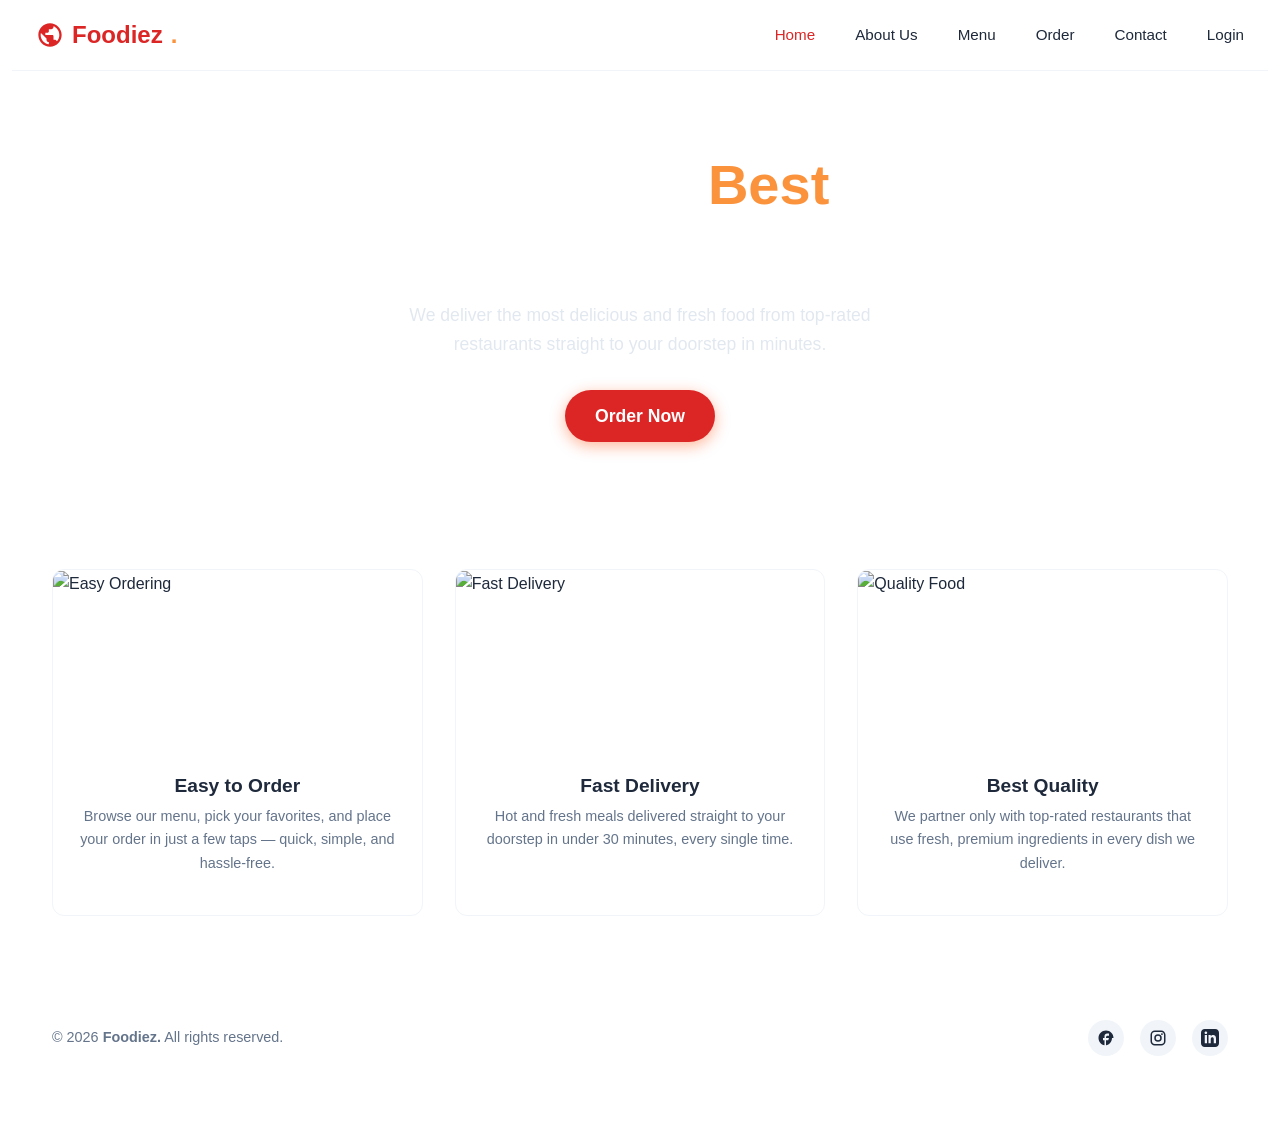
==== commit 41c641d7: "Add files via upload" ====
--- a/index.html
+++ b/index.html
@@ -6,13 +6,13 @@
     <meta name="viewport" content="width=device-width, initial-scale=1.0">
     <title>Foodiez | Fast, Fresh & Delivered</title>
     <!-- Bootstrap CSS -->
-    <link href="https://cdn.jsdelivr.net/npm/bootstrap@5.3.0/dist/css/bootstrap.min.css" rel="stylesheet">
+    <link href="https://cdn.jsdelivr.net/npm/bootstrap@5.3.8/dist/css/bootstrap.min.css" rel="stylesheet">
     <link rel="stylesheet" href="style.css">
 </head>
 
 <body>
 
-    <div class="wrapper">
+    <div class="container-fluid">
 
         <div class="main">
             <!-- Centralized Navbar -->
@@ -30,6 +30,7 @@
                     <a href="menu.html">Menu</a>
                     <a href="order.html">Order</a>
                     <a href="contact.html">Contact</a>
+                    <a href="login.html">Login</a>
                 </div>
                 <div class="menu-toggle">
                     <span></span>
@@ -87,12 +88,25 @@
             <div class="features">
                 <div class="feature-card">
                     <div class="feature-img">
+                        <img src="https://orders.co/static/5aab8f645eb9ed139964e461995d4a66/Discover-the-Best-Online-Ordering-Systems-for-Seamless-Restaurant-Operations-.png"
+                            alt="Easy Ordering">
+                        
+                    </div>
+                    <div class="feature-text">
+                        <h3>Easy to Order</h3>
+                        <p>Browse our menu, pick your favorites, and place your order in just a few taps — quick, simple, and hassle-free.</p>
+                    </div>
+                </div>
+
+                <div class="feature-card">
+                    <div class="feature-img">
                         <img src="https://www.restroworks.com/blog/wp-content/uploads/2025/03/food-delivery-business-feature-.webp"
                             alt="Fast Delivery">
+                        
                     </div>
                     <div class="feature-text">
-                        <h3>Lightning Fast Delivery</h3>
-                        <p>Hot and fresh meals delivered to your door in under 30 minutes, guaranteed.</p>
+                        <h3>Fast Delivery</h3>
+                        <p>Hot and fresh meals delivered straight to your doorstep in under 30 minutes, every single time.</p>
                     </div>
                 </div>
 
@@ -100,21 +114,11 @@
                     <div class="feature-img">
                         <img src="https://prod.butlins-prod.magnolia-platform.com/.imaging/default/dam/Family-assets/Food---Drink/Restaurants/Beachcomber-Inn/Food-Images/25027_1920x1080_TIGHT.jpg/jcr:content.jpg"
                             alt="Quality Food">
+                        
                     </div>
                     <div class="feature-text">
-                        <h3>Premium Ingredients</h3>
-                        <p>We partner with top chefs to ensure highest quality meals made with fresh ingredients.</p>
-                    </div>
-                </div>
-
-                <div class="feature-card">
-                    <div class="feature-img">
-                        <img src="https://orders.co/static/5aab8f645eb9ed139964e461995d4a66/Discover-the-Best-Online-Ordering-Systems-for-Seamless-Restaurant-Operations-.png"
-                            alt="Easy Ordering">
-                    </div>
-                    <div class="feature-text">
-                        <h3>Seamless Ordering</h3>
-                        <p>Our intuitive app makes discovering and ordering your favorite foods a breeze.</p>
+                        <h3>Best Quality</h3>
+                        <p>We partner only with top-rated restaurants that use fresh, premium ingredients in every dish we deliver.</p>
                     </div>
                 </div>
             </div>
--- a/style.css
+++ b/style.css
@@ -1,1234 +1,1393 @@
-@import url('https://fonts.googleapis.com/css2?family=Poppins:wght@300;400;500;600;700&display=swap');
-
-:root {
-    --primary-color: red;
-    --secondary-color: orange;
-    --accent-color: darkred;
-    --bg-color: white;
-    --text-dark: black;
-    --text-light: gray;
-    --white: white;
-    --danger: red;
-    --success: green;
-    --card-shadow: 0 4px 12px lightgray;
-    --hover-shadow: 0 8px 24px tan;
-    --transition: all 0.3s ease;
-}
-
-* {
-    margin: 0;
-    padding: 0;
-    font-family: 'Poppins', sans-serif;
-}
-
-body {
-    background-color: var(--bg-color);
-    color: var(--text-dark);
-    line-height: 1.6;
-    display: flex;
-    flex-direction: column;
-    align-items: center;
-    padding: 0 2%;
-    min-height: 100vh;
-}
-
-.wrapper {
-    width: 100%;
-    max-width: 1100px;
-    margin-top: 2rem;
-    display: flex;
-    flex-direction: column;
-    position: relative;
-    flex: 1;
-}
-
-.main {
-    background-color: var(--white);
-    display: flex;
-    flex-direction: column;
-    flex: 1;
-}
-
-/* Typography */
-h1,
-h2,
-h3,
-h4,
-h5,
-h6 {
-    font-weight: 600;
-    color: var(--text-dark);
-}
-
-a {
-    text-decoration: none;
-    color: inherit;
-}
-
-ul {
-    list-style: none;
-}
-
-/* Button Styles */
-.btn {
-    display: inline-block;
-    padding: 12px 28px;
-    background-color: var(--primary-color);
-    color: var(--white);
-    border: none;
-    border-radius: 30px;
-    font-weight: 500;
-    cursor: pointer;
-    transition: var(--transition);
-    text-align: center;
-    font-size: 1rem;
-}
-
-.btn:hover {
-    background-color: var(--accent-color);
-    box-shadow: var(--hover-shadow);
-    transform: translateY(-2px);
-}
-
-.btn-secondary {
-    background-color: var(--white);
-    color: var(--primary-color);
-    border: 2px solid var(--primary-color);
-}
-
-.btn-secondary:hover {
-    background-color: var(--primary-color);
-    color: var(--white);
-}
-
-/* Navigation */
-.navbar {
-    display: flex;
-    justify-content: space-between;
-    align-items: center;
-    padding: 1.5rem 2.5rem;
-    background-color: var(--white);
-    border-bottom: 1px solid #f1f5f9;
-    position: sticky;
-    top: 0;
-    z-index: 1000;
-}
-
-.nav-logo {
-    font-size: 1.5rem;
-    font-weight: 700;
-    color: var(--primary-color);
-    display: flex;
-    align-items: center;
-    gap: 8px;
-    text-decoration: none;
-}
-
-.nav-logo span {
-    color: var(--secondary-color);
-}
-
-.nav-links {
-    display: flex;
-    gap: 2.5rem;
-}
-
-.nav-links a {
-    text-decoration: none;
-    color: var(--text-dark);
-    font-size: 0.95rem;
-    font-weight: 500;
-    transition: var(--transition);
-    position: relative;
-}
-
-.nav-links a.active,
-.nav-links a:hover {
-    color: var(--primary-color);
-}
-
-.nav-icons {
-    display: flex;
-    align-items: center;
-    gap: 1.5rem;
-}
-
-.cart-icon-container {
-    position: relative;
-    cursor: pointer;
-}
-
-.cart-icon-container svg {
-    width: 28px;
-    height: 28px;
-    fill: var(--text-dark);
-    transition: var(--transition);
-}
-
-.cart-icon-container:hover svg {
-    fill: var(--primary-color);
-}
-
-.cart-count {
-    position: absolute;
-    top: -8px;
-    right: -8px;
-    background-color: var(--primary-color);
-    color: var(--white);
-    font-size: 0.75rem;
-    font-weight: 700;
-    width: 20px;
-    height: 20px;
-    border-radius: 50%;
-    display: flex;
-    justify-content: center;
-    align-items: center;
-}
-
-.menu-toggle {
-    display: none;
-    cursor: pointer;
-    flex-direction: column;
-    gap: 5px;
-}
-
-.menu-toggle span {
-    width: 25px;
-    height: 3px;
-    background-color: var(--text-dark);
-    transition: var(--transition);
-}
-
-/* Sections */
-main {
-    flex: 1;
-}
-
-.section-header {
-    text-align: center;
-    margin-bottom: 3rem;
-    padding: 4rem 5% 0;
-}
-
-.section-header h2 {
-    font-size: 2.5rem;
-    color: var(--text-dark);
-    margin-bottom: 10px;
-}
-
-.section-header h2 span {
-    color: var(--primary-color);
-}
-
-.section-header p {
-    color: var(--text-light);
-    font-size: 1.1rem;
-}
-
-/* Footer */
-footer {
-    background: var(--white);
-    padding: 1.5rem 2.5rem;
-    display: flex;
-    justify-content: space-between;
-    align-items: center;
-    margin: 2rem 0 3rem;
-    width: 100%;
-}
-
-footer p {
-    font-size: 0.9rem;
-    color: var(--text-light);
-    margin: 0;
-}
-
-.footer-content {
-    display: none;
-    /* Hide old footer structure in pages where it might still exist */
-}
-
-.footer-col h3 {
-    color: var(--white);
-    margin-bottom: 1.5rem;
-    font-size: 1.3rem;
-}
-
-.footer-col p {
-    color: lightgray;
-    font-size: 0.95rem;
-    margin-bottom: 1rem;
-}
-
-.footer-links {
-    display: flex;
-    flex-direction: column;
-    gap: 0.8rem;
-}
-
-.socials {
-    display: flex;
-    gap: 1rem;
-}
-
-.socials a {
-    width: 36px;
-    height: 36px;
-    border-radius: 50%;
-    background: #f1f5f9;
-    display: flex;
-    justify-content: center;
-    align-items: center;
-    color: var(--text-dark);
-    transition: var(--transition);
-}
-
-.socials a:hover {
-    background: var(--primary-color);
-    color: white;
-    transform: translateY(-3px);
-}
-
-.socials svg {
-    width: 18px;
-    height: 18px;
-    fill: currentColor;
-}
-
-.footer-bottom {
-    text-align: center;
-    padding-top: 2rem;
-    border-top: 1px solid black;
-    font-size: 0.9rem;
-    color: lightgray;
-}
-
-/* Popup Notification */
-.popup-overlay {
-    position: fixed;
-    top: 0;
-    left: 0;
-    width: 100%;
-    height: 100%;
-    background: gray;
-    display: flex;
-    justify-content: center;
-    align-items: center;
-    z-index: 2000;
-    opacity: 0;
-    visibility: hidden;
-    transition: var(--transition);
-}
-
-.popup-overlay.active {
-    opacity: 1;
-    visibility: visible;
-}
-
-.popup-content {
-    background: var(--white);
-    padding: 2.5rem;
-    border-radius: 16px;
-    text-align: center;
-    transform: translateY(-50px) scale(0.9);
-    transition: var(--transition);
-    max-width: 400px;
-    width: 90%;
-    box-shadow: 0 10px 30px lightgray;
-}
-
-.popup-overlay.active .popup-content {
-    transform: translateY(0) scale(1);
-}
-
-.popup-icon {
-    width: 70px;
-    height: 70px;
-    background: beige;
-    color: var(--success);
-    border-radius: 50%;
-    display: flex;
-    justify-content: center;
-    align-items: center;
-    font-size: 2rem;
-    margin: 0 auto 1.5rem;
-}
-
-.popup-content h3 {
-    font-size: 1.5rem;
-    margin-bottom: 10px;
-}
-
-.popup-content p {
-    color: var(--text-light);
-    margin-bottom: 1.5rem;
-}
-
-.toast-notification {
-    position: fixed;
-    bottom: 30px;
-    right: 30px;
-    background-color: var(--success);
-    color: white;
-    padding: 15px 25px;
-    border-radius: 8px;
-    box-shadow: 0 4px 15px gray;
-    transform: translateY(100px);
-    opacity: 0;
-    transition: all 0.4s cubic-bezier(0.175, 0.885, 0.32, 1.275);
-    z-index: 2000;
-    font-weight: 500;
-}
-
-.toast-notification.show {
-    transform: translateY(0);
-    opacity: 1;
-}
-
-/* Responsive */
-@media (max-width: 768px) {
-    .menu-toggle {
-        display: flex;
-    }
-
-    .nav-links {
-        position: absolute;
-        top: 100%;
-        left: 0;
-        width: 100%;
-        background-color: var(--white);
-        flex-direction: column;
-        padding: 0;
-        max-height: 0;
-        overflow: hidden;
-        transition: max-height 0.3s ease;
-        text-align: center;
-        box-shadow: 0 10px 10px whitesmoke;
-    }
-
-    .nav-links.active {
-        max-height: 400px;
-        padding: 2rem 0;
-    }
-
-    .section-header h2 {
-        font-size: 2rem;
-    }
-}
-
-/* Hero Section */
-.hero {
-    position: relative;
-    height: 450px;
-    display: flex;
-    justify-content: center;
-    align-items: center;
-    text-align: center;
-    color: white;
-    overflow: hidden;
-}
-
-.hero-bg {
-    position: absolute;
-    top: 0;
-    left: 0;
-    right: 0;
-    bottom: 0;
-    background-size: cover;
-    background-position: center;
-    filter: brightness(0.4);
-    z-index: 1;
-    transition: transform 10s ease;
-}
-
-.hero-bg-carousel {
-    position: absolute;
-    top: 0;
-    left: 0;
-    width: 100%;
-    height: 100%;
-    z-index: 1;
-}
-
-.hero:hover .hero-bg {
-    transform: scale(1.05);
-}
-
-.hero-content {
-    position: relative;
-    z-index: 2;
-    max-width: 600px;
-    padding: 2rem;
-}
-
-.hero h1 {
-    font-size: 3.5rem;
-    color: white;
-    margin-bottom: 1rem;
-    line-height: 1.2;
-}
-
-.hero h1 span {
-    color: var(--secondary-color);
-}
-
-.hero p {
-    font-size: 1.1rem;
-    color: #e2e8f0;
-    margin-bottom: 2rem;
-}
-
-.hero-btn {
-    display: inline-block;
-    padding: 12px 30px;
-    background-color: var(--primary-color);
-    color: white;
-    border-radius: 30px;
-    font-weight: 600;
-    font-size: 1.1rem;
-    transition: all 0.3s ease;
-    box-shadow: 0 4px 15px rgba(255, 69, 0, 0.4);
-}
-
-.hero-btn:hover {
-    background-color: var(--accent-color);
-    transform: translateY(-2px);
-}
-
-/* Feature Cards */
-.features {
-    display: grid;
-    grid-template-columns: repeat(3, 1fr);
-    gap: 2rem;
-    padding: 3rem 2.5rem;
-    background-color: white;
-}
-
-.feature-card {
-    border: 1px solid #f1f5f9;
-    border-radius: 12px;
-    overflow: hidden;
-    transition: all 0.3s ease;
-    background: white;
-}
-
-.feature-card:hover {
-    transform: translateY(-10px);
-    box-shadow: 0 15px 30px rgba(0, 0, 0, 0.1);
-    border-color: transparent;
-}
-
-.feature-img {
-    height: 180px;
-    overflow: hidden;
-}
-
-.feature-img img {
-    width: 100%;
-    height: 100%;
-    object-fit: cover;
-    transition: transform 0.5s ease;
-}
-
-.feature-card:hover .feature-img img {
-    transform: scale(1.1);
-}
-
-.feature-text {
-    padding: 1.5rem;
-    text-align: center;
-}
-
-.feature-text h3 {
-    font-size: 1.2rem;
-    color: var(--text-dark);
-    margin-bottom: 0.5rem;
-}
-
-.feature-text p {
-    font-size: 0.9rem;
-    color: var(--text-light);
-}
-
-/* About Section & Testimonials */
-.about-section {
-    display: flex;
-    align-items: center;
-    padding: 4rem 3rem;
-    gap: 4rem;
-    border-bottom: 1px solid #f1f5f9;
-}
-
-.about-img {
-    flex: 1;
-    border-radius: 16px;
-    overflow: hidden;
-    box-shadow: 0 15px 30px rgba(0, 0, 0, 0.1);
-    position: relative;
-}
-
-.about-img img {
-    width: 100%;
-    height: 100%;
-    object-fit: cover;
-    display: block;
-    transition: transform 0.8s ease;
-}
-
-.about-img:hover img {
-    transform: scale(1.05);
-}
-
-.about-text {
-    flex: 1;
-}
-
-.about-text h2 {
-    font-size: 2.5rem;
-    color: var(--text-dark);
-    margin-bottom: 1.5rem;
-    font-weight: 700;
-}
-
-.about-text p {
-    color: var(--text-light);
-    font-size: 1.05rem;
-    line-height: 1.8;
-    margin-bottom: 1.5rem;
-}
-
-.testimonials-section {
-    padding: 4rem 3rem 5rem;
-    background-color: #f8fafc;
-}
-
-.testimonials-section h2 {
-    text-align: center;
-    font-size: 2.2rem;
-    color: var(--text-dark);
-    margin-bottom: 3rem;
-    font-weight: 700;
-}
-
-.testimonials-grid {
-    display: grid;
-    grid-template-columns: repeat(3, 1fr);
-    gap: 2rem;
-}
-
-.testimonial-card {
-    background: white;
-    border: 1px solid #f1f5f9;
-    border-radius: 16px;
-    padding: 2.5rem 2rem;
-    box-shadow: 0 4px 15px rgba(0, 0, 0, 0.03);
-    transition: all 0.3s ease;
-    display: flex;
-    flex-direction: column;
-}
-
-.testimonial-card:hover {
-    transform: translateY(-8px);
-    box-shadow: 0 15px 30px rgba(0, 0, 0, 0.08);
-    border-color: white;
-}
-
-.testimonial-avatar {
-    width: 50px;
-    height: 50px;
-    border-radius: 50%;
-    background-color: #f1f5f9;
-    display: flex;
-    justify-content: center;
-    align-items: center;
-    margin-bottom: 1.5rem;
-    color: var(--primary-color);
-    overflow: hidden;
-}
-
-.testimonial-avatar img {
-    width: 100%;
-    height: 100%;
-    object-fit: cover;
-}
-
-.testimonial-quote {
-    color: var(--text-light);
-    font-size: 0.95rem;
-    line-height: 1.6;
-    font-style: italic;
-    margin-bottom: 1.5rem;
-    flex-grow: 1;
-    position: relative;
-}
-
-.testimonial-author {
-    font-weight: 700;
-    color: var(--text-dark);
-    font-size: 0.95rem;
-}
-
-/* Menu Section */
-.menu-header {
-    padding: 4rem 2rem 2rem;
-    text-align: center;
-    position: relative;
-}
-
-.menu-header h2 {
-    display: inline-block;
-    font-size: 1.8rem;
-    color: #334155;
-    font-weight: 600;
-    position: relative;
-}
-
-.menu-header h2::before,
-.menu-header h2::after {
-    content: "-";
-    margin: 0 10px;
-    color: var(--primary-color);
-}
-
-.menu-grid {
-    display: grid;
-    grid-template-columns: repeat(3, 1fr);
-    gap: 2.5rem 2rem;
-    padding: 2rem 3rem 4rem;
-}
-
-.menu-card {
-    position: relative;
-    display: flex;
-    flex-direction: column;
-    background: white;
-    border-radius: 12px;
-}
-
-.menu-img-wrapper {
-    width: 100%;
-    height: 220px;
-    border-radius: 12px;
-    overflow: hidden;
-    margin-bottom: -50px;
-    z-index: 1;
-    box-shadow: 0 4px 15px rgba(0, 0, 0, 0.05);
-    background-color: #f1f5f9;
-}
-
-.menu-img-wrapper img {
-    width: 100%;
-    height: 100%;
-    object-fit: cover;
-    transition: transform 0.5s ease;
-}
-
-.menu-card:hover .menu-img-wrapper img {
-    transform: scale(1.05);
-}
-
-.menu-info-card {
-    background: white;
-    border-radius: 12px;
-    padding: 1.5rem;
-    margin: 0 1rem;
-    box-shadow: 0 10px 30px rgba(0, 0, 0, 0.08);
-    z-index: 2;
-    display: flex;
-    flex-direction: column;
-    flex-grow: 1;
-    border: 1px solid #f1f5f9;
-    transition: box-shadow 0.3s ease, border-color 0.3s ease;
-}
-
-.menu-card:hover .menu-info-card {
-    box-shadow: 0 15px 35px rgba(0, 0, 0, 0.12);
-    border-color: #e2e8f0;
-}
-
-.menu-title {
-    font-size: 1.1rem;
-    color: #334155;
-    font-weight: 700;
-    margin-bottom: 0.5rem;
-}
-
-.menu-desc {
-    font-size: 0.8rem;
-    color: #64748b;
-    line-height: 1.5;
-    margin-bottom: 1rem;
-    flex-grow: 1;
-}
-
-.menu-price {
-    font-size: 1.15rem;
-    color: #334155;
-    font-weight: 700;
-    margin-bottom: 1rem;
-}
-
-.menu-price span {
-    font-size: 0.9rem;
-    color: #64748b;
-    font-weight: 500;
-    margin-right: 4px;
-}
-
-.menu-qty-row {
-    display: flex;
-    align-items: center;
-    gap: 10px;
-    margin-bottom: 1rem;
-}
-
-.menu-qty-label {
-    font-size: 0.9rem;
-    color: #334155;
-    font-weight: 600;
-}
-
-.menu-qty-select {
-    flex: 1;
-    padding: 6px 10px;
-    border: 1px solid #cbd5e1;
-    border-radius: 6px;
-    font-family: inherit;
-    color: #334155;
-    outline: none;
-    background: white;
-}
-
-.menu-qty-select:focus {
-    border-color: var(--primary-color);
-    box-shadow: 0 0 0 2px rgba(var(--primary-color-rgb), 0.2);
-}
-
-.menu-order-btn {
-    background-color: #cffafe;
-    color: #0891b2;
-    border: none;
-    border-radius: 6px;
-    padding: 10px;
-    font-weight: 600;
-    font-size: 0.85rem;
-    cursor: pointer;
-    transition: all 0.3s ease;
-    text-transform: uppercase;
-    letter-spacing: 0.5px;
-}
-
-.menu-order-btn:hover {
-    background-color: #22d3ee;
-    color: white;
-}
-
-/* Order Section */
-.order-header {
-    padding: 4rem 2rem 2rem;
-    text-align: center;
-    position: relative;
-}
-
-.order-header h2 {
-    display: inline-block;
-    font-size: 1.8rem;
-    color: #334155;
-    font-weight: 600;
-    position: relative;
-}
-
-.order-header h2::before,
-.order-header h2::after {
-    content: "-";
-    margin: 0 10px;
-    color: var(--primary-color);
-}
-
-.order-list {
-    max-width: 800px;
-    width: 100%;
-    margin: 0 auto;
-    display: flex;
-    flex-direction: column;
-    gap: 1.5rem;
-    padding: 0 2rem;
-}
-
-.order-item-card {
-    display: flex;
-    border: 1px solid #e2e8f0;
-    border-radius: 12px;
-    overflow: hidden;
-    background: white;
-    transition: box-shadow 0.3s ease;
-    height: 160px;
-    position: relative;
-}
-
-.order-item-card:hover {
-    box-shadow: 0 8px 20px rgba(0, 0, 0, 0.06);
-}
-
-.order-item-img {
-    width: 250px;
-    background-color: #f8fafc;
-    border-right: 1px solid #e2e8f0;
-    position: relative;
-    flex-shrink: 0;
-}
-
-.order-item-img img {
-    width: 100%;
-    height: 100%;
-    object-fit: cover;
-}
-
-.order-item-card::before {
-    content: '';
-    width: 6px;
-    height: 100%;
-    background-color: var(--primary-color);
-    position: absolute;
-    left: 0;
-    top: 0;
-    z-index: 2;
-    opacity: 0.8;
-}
-
-.order-item-details {
-    flex-grow: 1;
-    padding: 1.5rem 2rem;
-    display: flex;
-    flex-direction: column;
-    justify-content: center;
-    gap: 12px;
-}
-
-.order-item-title {
-    font-size: 1.1rem;
-    color: #334155;
-    font-weight: 700;
-    margin: 0;
-}
-
-.order-item-stars {
-    color: var(--secondary-color);
-    display: flex;
-    gap: 2px;
-}
-
-.order-item-stars svg {
-    width: 14px;
-    height: 14px;
-    fill: currentColor;
-}
-
-.order-item-stars .star-empty {
-    fill: #e2e8f0;
-}
-
-.order-item-divider {
-    height: 1px;
-    background-color: #e2e8f0;
-    width: 100%;
-    margin: 5px 0;
-}
-
-.order-item-bottom {
-    display: flex;
-    justify-content: space-between;
-    align-items: center;
-}
-
-.order-item-price {
-    font-size: 1.15rem;
-    color: #334155;
-    font-weight: 700;
-}
-
-.order-item-price span {
-    font-size: 0.9rem;
-    font-weight: 600;
-    margin-right: 4px;
-}
-
-.order-item-qty {
-    padding: 6px 15px;
-    border: 1px solid #cbd5e1;
-    border-radius: 4px;
-    font-size: 0.85rem;
-    color: #334155;
-    font-weight: 500;
-    background: white;
-}
-
-.order-summary-section {
-    max-width: 800px;
-    width: 100%;
-    margin: 3rem auto 0;
-    padding: 0 2rem;
-    display: flex;
-    flex-direction: column;
-    align-items: flex-end;
-}
-
-.order-total-display {
-    font-size: 1.4rem;
-    color: #334155;
-    margin-bottom: 2rem;
-    display: flex;
-    align-items: center;
-    gap: 15px;
-}
-
-.order-total-display span.label {
-    font-style: italic;
-    color: #64748b;
-    font-weight: 500;
-}
-
-.order-total-display span.amount {
-    font-weight: 700;
-}
-
-.add-cart-btn {
-    background-color: #334155;
-    color: white;
-    border: none;
-    border-radius: 6px;
-    padding: 14px 40px;
-    font-size: 1rem;
-    font-weight: 600;
-    cursor: pointer;
-    transition: all 0.3s ease;
-    min-width: 250px;
-}
-
-.add-cart-btn:hover {
-    background-color: var(--primary-color);
-    box-shadow: 0 4px 15px rgba(255, 69, 0, 0.3);
-    transform: translateY(-2px);
-}
-
-.payment-methods-container {
-    width: 100%;
-    margin-bottom: 2rem;
-    padding: 1.5rem;
-    background-color: #f8fafc;
-    border: 1px solid #e2e8f0;
-    border-radius: 8px;
-    display: flex;
-    flex-direction: column;
-    gap: 1rem;
-}
-
-.place-order-btn {
-    background-color: var(--primary-color);
-    color: white;
-    border: none;
-    border-radius: 6px;
-    padding: 14px 40px;
-    font-size: 1rem;
-    font-weight: 600;
-    cursor: pointer;
-    transition: all 0.3s ease;
-    min-width: 200px;
-}
-
-/* Contact Section */
-.contact-container {
-    display: flex;
-    flex-wrap: wrap;
-}
-
-.contact-left,
-.contact-right {
-    flex: 1;
-    min-width: 300px;
-    padding: 4rem 3.5rem;
-}
-
-.section-title {
-    font-size: 1.5rem;
-    color: #334155;
-    font-weight: 700;
-    margin-bottom: 2.5rem;
-}
-
-.section-title::before {
-    content: "- ";
-    color: #334155;
-}
-
-.section-title::after {
-    content: " -";
-    color: #334155;
-}
-
-.contact-info-block {
-    margin-bottom: 2rem;
-}
-
-.contact-info-block h4 {
-    font-size: 1rem;
-    color: #334155;
-    margin-bottom: 0.5rem;
-    font-weight: 600;
-}
-
-.contact-detail {
-    display: flex;
-    align-items: flex-start;
-    gap: 12px;
-    color: #64748b;
-    font-size: 0.9rem;
-}
-
-.contact-detail svg {
-    width: 18px;
-    height: 18px;
-    fill: #94a3b8;
-    margin-top: 2px;
-}
-
-.contact-form-card {
-    background-color: white;
-    border-radius: 12px;
-    padding: 2.5rem 2rem;
-    box-shadow: 0 10px 40px rgba(0, 0, 0, 0.06);
-    border: 1px solid #f1f5f9;
-}
-
-.form-group {
-    margin-bottom: 1.5rem;
-}
-
-.form-label {
-    display: block;
-    margin-bottom: 0.5rem;
-    font-size: 0.9rem;
-    color: #475569;
-    font-weight: 500;
-}
-
-.form-input {
-    width: 100%;
-    padding: 14px 15px;
-    border: 1px solid #cbd5e1;
-    border-radius: 6px;
-    font-size: 0.9rem;
-    color: #334155;
-    font-family: inherit;
-    outline: none;
-    transition: all 0.3s ease;
-    background-color: white;
-}
-
-.form-input:focus {
-    border-color: #3b82f6;
-    box-shadow: 0 0 0 3px rgba(59, 130, 246, 0.1);
-}
-
-textarea.form-input {
-    resize: vertical;
-    min-height: 120px;
-}
-
-.submit-btn {
-    background-color: #3b82f6;
-    color: white;
-    border: none;
-    padding: 12px 35px;
-    font-size: 0.95rem;
-    font-weight: 500;
-    border-radius: 6px;
-    cursor: pointer;
-    transition: all 0.3s ease;
-}
-
-.submit-btn:hover {
-    background-color: #2563eb;
-    box-shadow: 0 4px 12px rgba(59, 130, 246, 0.3);
-}
-
-/* Responsive Overrides */
-@media (max-width: 1024px) {
-    .menu-grid {
-        grid-template-columns: repeat(2, 1fr);
-    }
-}
-
-@media (max-width: 900px) {
-    .about-section {
-        flex-direction: column;
-        padding: 3rem 2rem;
-        gap: 2rem;
-    }
-
-    .testimonials-grid {
-        grid-template-columns: repeat(2, 1fr);
-    }
-
-    .contact-container {
-        flex-direction: column;
-    }
-
-    .contact-right {
-        padding-top: 0;
-    }
-}
-
-@media (max-width: 768px) {
-    .hero h1 {
-        font-size: 2.5rem;
-    }
-
-    .features,
-    .menu-grid {
-        grid-template-columns: 1fr;
-    }
-
-    .order-item-card {
-        flex-direction: column;
-        height: auto;
-    }
-
-    .order-item-img {
-        width: 100%;
-        height: 180px;
-        border-right: none;
-        border-bottom: 1px solid #e2e8f0;
-    }
-
-    .order-item-card::before {
-        width: 100%;
-        height: 4px;
-    }
-
-    .order-summary-section {
-        align-items: center;
-    }
-
-    .add-cart-btn {
-        width: 100%;
-    }
-}
-
-@media (max-width: 480px) {
-    .testimonials-grid {
-        grid-template-columns: 1fr;
-    }
-
-    .about-text h2 {
-        font-size: 1.8rem;
-    }
-
-    .menu-info-card {
-        margin: 0 0.5rem;
-    }
-
-    .contact-left,
-    .contact-right {
-        padding: 2.5rem 1.5rem;
-    }
+/* 
+   ==========================================================================
+   ROOT VARIABLES
+   These variables define the core color palette, shadows, and transitions 
+   used across the entire application for consistent branding and UI.
+   ========================================================================== */
+:root {
+    /* Brand Colors */
+    --primary-color: #dc2626;    /* Vibrant Red */
+    --secondary-color: #fb923c;  /* Warm Orange */
+    --accent-color: #991b1b;     /* Deep Maroon */
+    
+    /* Layout Colors */
+    --bg-color: #ffffff;
+    --text-dark: #1e293b;        /* Slate 800 */
+    --text-light: #64748b;       /* Slate 500 */
+    --white: #ffffff;
+    
+    /* Status Colors */
+    --danger: #ef4444;
+    --success: #22c55e;
+    
+    /* Effects */
+    --card-shadow: 0 4px 12px rgba(0, 0, 0, 0.08);
+    --hover-shadow: 0 8px 24px rgba(0, 0, 0, 0.12);
+    --transition: all 0.3s cubic-bezier(0.4, 0, 0.2, 1);
+}
+
+/* 
+   ==========================================================================
+   BASE STYLES & RESET
+   Ensures a consistent cross-browser foundation and sets the default 
+   typography for the site.
+   ========================================================================== */
+* {
+    margin: 0;
+    padding: 0;
+    box-sizing: border-box;
+    font-family: 'Poppins', sans-serif;
+}
+
+body {
+    background-color: var(--bg-color);
+    color: var(--text-dark);
+    line-height: 1.6;
+    display: flex;
+    flex-direction: column;
+    align-items: center;
+    min-height: 100vh;
+    overflow-x: hidden;
+}
+
+.wrapper {
+    width: 100%;
+    max-width: 1100px;
+    margin-top: 2rem;
+    display: flex;
+    flex-direction: column;
+    position: relative;
+    flex: 1;
+    box-sizing: border-box;
+}
+
+.main {
+    background-color: var(--white);
+    display: flex;
+    flex-direction: column;
+    flex: 1;
+}
+
+/* 
+   ==========================================================================
+   TYPOGRAPHY & GLOBAL LINKS
+   Consistent font weights and color behaviors for a cohesive look.
+   ========================================================================== */
+h1, h2, h3, h4, h5, h6 {
+    font-weight: 600;
+    color: var(--text-dark);
+}
+
+a {
+    text-decoration: none;
+    color: inherit;
+    transition: var(--transition);
+}
+
+ul {
+    list-style: none;
+}
+
+/* 
+   ==========================================================================
+   UI COMPONENTS - BUTTONS
+   Reusable button variants for the primary calls to action.
+   ========================================================================== */
+.btn {
+    display: inline-block;
+    padding: 12px 28px;
+    background-color: var(--primary-color);
+    color: var(--white);
+    border: none;
+    border-radius: 30px;
+    font-weight: 500;
+    cursor: pointer;
+    transition: var(--transition);
+    text-align: center;
+    font-size: 1rem;
+}
+
+.btn:hover {
+    background-color: var(--accent-color);
+    box-shadow: var(--hover-shadow);
+    transform: translateY(-2px);
+}
+
+.btn-secondary {
+    background-color: var(--white);
+    color: var(--primary-color);
+    border: 2px solid var(--primary-color);
+}
+
+.btn-secondary:hover {
+    background-color: var(--primary-color);
+    color: var(--white);
+}
+
+/* 
+   ==========================================================================
+   MAIN NAVIGATION (NAVBAR)
+   Sticky header with logo, standard navigation links, and cart icon.
+   ========================================================================== */
+.navbar {
+    display: flex;
+    justify-content: space-between;
+    align-items: center;
+    padding: 1rem 1.5rem;
+    background-color: var(--white);
+    border-bottom: 1px solid #f1f5f9;
+    position: sticky;
+    top: 0;
+    z-index: 1000;
+    width: 100%;
+    box-sizing: border-box;
+}
+
+.nav-logo {
+    font-size: 1.5rem;
+    font-weight: 700;
+    color: var(--primary-color);
+    display: flex;
+    align-items: center;
+    gap: 8px;
+    text-decoration: none;
+}
+
+.nav-logo span {
+    color: var(--secondary-color);
+}
+
+.nav-links {
+    display: flex;
+    gap: 2.5rem;
+}
+
+.nav-links a {
+    text-decoration: none;
+    color: var(--text-dark);
+    font-size: 0.95rem;
+    font-weight: 500;
+    transition: var(--transition);
+    position: relative;
+}
+
+.nav-links a.active,
+.nav-links a:hover {
+    color: var(--primary-color);
+}
+
+.nav-icons {
+    display: flex;
+    align-items: center;
+    gap: 1.5rem;
+}
+
+/* Shopping Cart Icon & Badge */
+.cart-icon-container {
+    position: relative;
+    cursor: pointer;
+}
+
+.cart-icon-container svg {
+    width: 28px;
+    height: 28px;
+    transition: var(--transition);
+}
+
+.cart-icon-container:hover svg {
+    fill: var(--primary-color);
+}
+
+.cart-count {
+    position: absolute;
+    top: -8px;
+    right: -8px;
+    background-color: var(--primary-color);
+    color: var(--white);
+    font-size: 0.75rem;
+    font-weight: 700;
+    width: 20px;
+    height: 20px;
+    border-radius: 50%;
+    display: flex;
+    justify-content: center;
+    align-items: center;
+}
+
+/* Mobile Menu Trigger */
+.menu-toggle {
+    display: none;
+    cursor: pointer;
+    flex-direction: column;
+    gap: 5px;
+}
+
+.menu-toggle span {
+    width: 25px;
+    height: 3px;
+    background-color: var(--text-dark);
+    transition: var(--transition);
+}
+
+/* Sections */
+main {
+    flex: 1;
+}
+
+.section-header {
+    text-align: center;
+    margin-bottom: 3rem;
+    padding: 4rem 5% 0;
+}
+
+.section-header h2 {
+    font-size: 2.5rem;
+    color: var(--text-dark);
+    margin-bottom: 10px;
+}
+
+.section-header h2 span {
+    color: var(--primary-color);
+}
+
+.section-header p {
+    color: var(--text-light);
+    font-size: 1.1rem;
+}
+
+/* Footer */
+footer {
+    background: var(--white);
+    padding: 1.5rem 2.5rem;
+    display: flex;
+    justify-content: space-between;
+    align-items: center;
+    flex-wrap: wrap;
+    gap: 1rem;
+    margin: 2rem 0 3rem;
+    width: 100%;
+    box-sizing: border-box;
+}
+
+footer p {
+    font-size: 0.9rem;
+    color: var(--text-light);
+    margin: 0;
+}
+
+.footer-content {
+    display: none;
+    /* Hide old footer structure in pages where it might still exist */
+}
+
+.footer-col h3 {
+    color: var(--white);
+    margin-bottom: 1.5rem;
+    font-size: 1.3rem;
+}
+
+.footer-col p {
+    color: lightgray;
+    font-size: 0.95rem;
+    margin-bottom: 1rem;
+}
+
+.footer-links {
+    display: flex;
+    flex-direction: column;
+    gap: 0.8rem;
+}
+
+.socials {
+    display: flex;
+    gap: 1rem;
+}
+
+.socials a {
+    width: 36px;
+    height: 36px;
+    border-radius: 50%;
+    background: #f1f5f9;
+    display: flex;
+    justify-content: center;
+    align-items: center;
+    color: var(--text-dark);
+    transition: var(--transition);
+}
+
+.socials a:hover {
+    background: var(--primary-color);
+    color: white;
+    transform: translateY(-3px);
+}
+
+.socials svg {
+    width: 18px;
+    height: 18px;
+    fill: currentColor;
+}
+
+.footer-bottom {
+    text-align: center;
+    padding-top: 2rem;
+    border-top: 1px solid black;
+    font-size: 0.9rem;
+    color: lightgray;
+}
+
+/* Popup Notification */
+.popup-overlay {
+    position: fixed;
+    top: 0;
+    left: 0;
+    width: 100%;
+    height: 100%;
+    background: gray;
+    display: flex;
+    justify-content: center;
+    align-items: center;
+    z-index: 2000;
+    opacity: 0;
+    visibility: hidden;
+    transition: var(--transition);
+}
+
+.popup-overlay.active {
+    opacity: 1;
+    visibility: visible;
+}
+
+.popup-content {
+    background: var(--white);
+    padding: 2.5rem;
+    border-radius: 16px;
+    text-align: center;
+    transform: translateY(-50px) scale(0.9);
+    transition: var(--transition);
+    max-width: 400px;
+    width: 90%;
+    box-shadow: 0 10px 30px lightgray;
+}
+
+.popup-overlay.active .popup-content {
+    transform: translateY(0) scale(1);
+}
+
+.popup-icon {
+    width: 70px;
+    height: 70px;
+    background: beige;
+    color: var(--success);
+    border-radius: 50%;
+    display: flex;
+    justify-content: center;
+    align-items: center;
+    font-size: 2rem;
+    margin: 0 auto 1.5rem;
+}
+
+.popup-content h3 {
+    font-size: 1.5rem;
+    margin-bottom: 10px;
+}
+
+.popup-content p {
+    color: var(--text-light);
+    margin-bottom: 1.5rem;
+}
+
+.toast-notification {
+    position: fixed;
+    bottom: 30px;
+    right: 30px;
+    background-color: var(--success);
+    color: white;
+    padding: 15px 25px;
+    border-radius: 8px;
+    box-shadow: 0 4px 15px gray;
+    transform: translateY(100px);
+    opacity: 0;
+    transition: all 0.4s cubic-bezier(0.175, 0.885, 0.32, 1.275);
+    z-index: 2000;
+    font-weight: 500;
+}
+
+.toast-notification.show {
+    transform: translateY(0);
+    opacity: 1;
+}
+
+/* Responsive */
+@media (max-width: 768px) {
+    .menu-toggle {
+        display: flex;
+    }
+
+    .nav-links {
+        position: absolute;
+        top: 100%;
+        left: 0;
+        width: 100%;
+        background-color: var(--white);
+        flex-direction: column;
+        gap: 0;
+        padding: 0;
+        max-height: 0;
+        overflow: hidden;
+        transition: max-height 0.3s ease;
+        text-align: center;
+        box-shadow: 0 10px 10px whitesmoke;
+        border-top: 1px solid #f1f5f9;
+    }
+
+    .nav-links a {
+        padding: 0.75rem 1rem;
+        border-bottom: 1px solid #f8fafc;
+        display: block;
+        width: 100%;
+    }
+
+    .nav-links.active {
+        max-height: 500px;
+        padding: 0.5rem 0;
+    }
+
+    .section-header h2 {
+        font-size: 2rem;
+    }
+}
+
+/* Hero Section */
+.hero {
+    position: relative;
+    height: 450px;
+    display: flex;
+    justify-content: center;
+    align-items: center;
+    text-align: center;
+    color: white;
+    overflow: hidden;
+    width: 100%;
+}
+
+.hero-bg {
+    position: absolute;
+    top: 0;
+    left: 0;
+    right: 0;
+    bottom: 0;
+    background-size: cover;
+    background-position: center;
+    filter: brightness(0.4);
+    z-index: 1;
+    transition: transform 10s ease;
+}
+
+.hero-bg-carousel {
+    position: absolute;
+    top: 0;
+    left: 0;
+    width: 100%;
+    height: 100%;
+    z-index: 1;
+}
+
+.hero:hover .hero-bg {
+    transform: scale(1.05);
+}
+
+.hero-content {
+    position: relative;
+    z-index: 2;
+    max-width: 600px;
+    padding: 2rem;
+}
+
+.hero h1 {
+    font-size: 3.5rem;
+    color: white;
+    margin-bottom: 1rem;
+    line-height: 1.2;
+}
+
+.hero h1 span {
+    color: var(--secondary-color);
+}
+
+.hero p {
+    font-size: 1.1rem;
+    color: #e2e8f0;
+    margin-bottom: 2rem;
+}
+
+.hero-btn {
+    display: inline-block;
+    padding: 12px 30px;
+    background-color: var(--primary-color);
+    color: white;
+    border-radius: 30px;
+    font-weight: 600;
+    font-size: 1.1rem;
+    transition: all 0.3s ease;
+    box-shadow: 0 4px 15px rgba(255, 69, 0, 0.4);
+}
+
+.hero-btn:hover {
+    background-color: var(--accent-color);
+    transform: translateY(-2px);
+}
+
+/* Feature Cards */
+.features {
+    display: grid;
+    grid-template-columns: repeat(3, 1fr);
+    gap: 2rem;
+    padding: 3rem 2.5rem;
+    background-color: white;
+    width: 100%;
+    box-sizing: border-box;
+}
+
+.feature-card {
+    border: 1px solid #f1f5f9;
+    border-radius: 12px;
+    overflow: hidden;
+    transition: all 0.3s ease;
+    background: white;
+}
+
+.feature-card:hover {
+    transform: translateY(-10px);
+    box-shadow: 0 15px 30px rgba(0, 0, 0, 0.1);
+    border-color: transparent;
+}
+
+.feature-img {
+    height: 180px;
+    overflow: hidden;
+}
+
+.feature-img img {
+    width: 100%;
+    height: 100%;
+    object-fit: cover;
+    transition: transform 0.5s ease;
+}
+
+.feature-card:hover .feature-img img {
+    transform: scale(1.1);
+}
+
+.feature-text {
+    padding: 1.5rem;
+    text-align: center;
+}
+
+.feature-text h3 {
+    font-size: 1.2rem;
+    color: var(--text-dark);
+    margin-bottom: 0.5rem;
+}
+
+.feature-text p {
+    font-size: 0.9rem;
+    color: var(--text-light);
+}
+
+/* About Section & Testimonials */
+.about-section {
+    display: flex;
+    align-items: center;
+    padding: 4rem 3rem;
+    gap: 4rem;
+    border-bottom: 1px solid #f1f5f9;
+}
+
+.about-img {
+    flex: 1;
+    border-radius: 16px;
+    overflow: hidden;
+    box-shadow: 0 15px 30px rgba(0, 0, 0, 0.1);
+    position: relative;
+}
+
+.about-img img {
+    width: 100%;
+    height: 100%;
+    object-fit: cover;
+    display: block;
+    transition: transform 0.8s ease;
+}
+
+.about-img:hover img {
+    transform: scale(1.05);
+}
+
+.about-text {
+    flex: 1;
+}
+
+.about-text h2 {
+    font-size: 2.5rem;
+    color: var(--text-dark);
+    margin-bottom: 1.5rem;
+    font-weight: 700;
+}
+
+.about-text p {
+    color: var(--text-light);
+    font-size: 1.05rem;
+    line-height: 1.8;
+    margin-bottom: 1.5rem;
+}
+
+.testimonials-section {
+    padding: 4rem 3rem 5rem;
+    background-color: #f8fafc;
+}
+
+.testimonials-section h2 {
+    text-align: center;
+    font-size: 2.2rem;
+    color: var(--text-dark);
+    margin-bottom: 3rem;
+    font-weight: 700;
+}
+
+.testimonials-grid {
+    display: grid;
+    grid-template-columns: repeat(3, 1fr);
+    gap: 2rem;
+}
+
+.testimonial-card {
+    background: white;
+    border: 1px solid #f1f5f9;
+    border-radius: 16px;
+    padding: 2.5rem 2rem;
+    box-shadow: 0 4px 15px rgba(0, 0, 0, 0.03);
+    transition: all 0.3s ease;
+    display: flex;
+    flex-direction: column;
+}
+
+.testimonial-card:hover {
+    transform: translateY(-8px);
+    box-shadow: 0 15px 30px rgba(0, 0, 0, 0.08);
+    border-color: white;
+}
+
+.testimonial-avatar {
+    width: 50px;
+    height: 50px;
+    border-radius: 50%;
+    background-color: #f1f5f9;
+    display: flex;
+    justify-content: center;
+    align-items: center;
+    margin-bottom: 1.5rem;
+    color: var(--primary-color);
+    overflow: hidden;
+}
+
+.testimonial-avatar img {
+    width: 100%;
+    height: 100%;
+    object-fit: cover;
+}
+
+.testimonial-quote {
+    color: var(--text-light);
+    font-size: 0.95rem;
+    line-height: 1.6;
+    font-style: italic;
+    margin-bottom: 1.5rem;
+    flex-grow: 1;
+    position: relative;
+}
+
+.testimonial-author {
+    font-weight: 700;
+    color: var(--text-dark);
+    font-size: 0.95rem;
+}
+
+/* Menu Section */
+.menu-header {
+    padding: 4rem 2rem 2rem;
+    text-align: center;
+    position: relative;
+}
+
+.menu-header h2 {
+    display: inline-block;
+    font-size: 1.8rem;
+    color: #334155;
+    font-weight: 600;
+    position: relative;
+}
+
+.menu-header h2::before,
+.menu-header h2::after {
+    content: "-";
+    margin: 0 10px;
+    color: var(--primary-color);
+}
+
+.menu-grid {
+    display: grid;
+    grid-template-columns: repeat(3, 1fr);
+    gap: 2.5rem 2rem;
+    padding: 2rem 2rem 4rem;
+    width: 100%;
+    box-sizing: border-box;
+}
+
+.menu-card {
+    position: relative;
+    display: flex;
+    flex-direction: column;
+    background: white;
+    border-radius: 12px;
+}
+
+.menu-img-wrapper {
+    width: 100%;
+    height: 220px;
+    border-radius: 12px;
+    overflow: hidden;
+    margin-bottom: -50px;
+    z-index: 1;
+    box-shadow: 0 4px 15px rgba(0, 0, 0, 0.05);
+    background-color: #f1f5f9;
+}
+
+.menu-img-wrapper img {
+    width: 100%;
+    height: 100%;
+    object-fit: cover;
+    transition: transform 0.5s ease;
+}
+
+.menu-card:hover .menu-img-wrapper img {
+    transform: scale(1.05);
+}
+
+.menu-info-card {
+    background: white;
+    border-radius: 12px;
+    padding: 1.5rem;
+    margin: 0 1rem;
+    box-shadow: 0 10px 30px rgba(0, 0, 0, 0.08);
+    z-index: 2;
+    display: flex;
+    flex-direction: column;
+    flex-grow: 1;
+    border: 1px solid #f1f5f9;
+    transition: box-shadow 0.3s ease, border-color 0.3s ease;
+}
+
+.menu-card:hover .menu-info-card {
+    box-shadow: 0 15px 35px rgba(0, 0, 0, 0.12);
+    border-color: #e2e8f0;
+}
+
+.menu-title {
+    font-size: 1.1rem;
+    color: #334155;
+    font-weight: 700;
+    margin-bottom: 0.5rem;
+}
+
+.menu-desc {
+    font-size: 0.8rem;
+    color: #64748b;
+    line-height: 1.5;
+    margin-bottom: 1rem;
+    flex-grow: 1;
+}
+
+.menu-price {
+    font-size: 1.15rem;
+    color: #334155;
+    font-weight: 700;
+    margin-bottom: 1rem;
+}
+
+.menu-price span {
+    font-size: 0.9rem;
+    color: #64748b;
+    font-weight: 500;
+    margin-right: 4px;
+}
+
+.menu-qty-row {
+    display: flex;
+    align-items: center;
+    gap: 10px;
+    margin-bottom: 1rem;
+}
+
+.menu-qty-label {
+    font-size: 0.9rem;
+    color: #334155;
+    font-weight: 600;
+}
+
+.menu-qty-select {
+    flex: 1;
+    padding: 6px 10px;
+    border: 1px solid #cbd5e1;
+    border-radius: 6px;
+    font-family: inherit;
+    color: #334155;
+    outline: none;
+    background: white;
+}
+
+.menu-qty-select:focus {
+    border-color: var(--primary-color);
+    box-shadow: 0 0 0 2px rgba(var(--primary-color-rgb), 0.2);
+}
+
+.menu-order-btn {
+    background-color: #cffafe;
+    color: #0891b2;
+    border: none;
+    border-radius: 6px;
+    padding: 10px;
+    font-weight: 600;
+    font-size: 0.85rem;
+    cursor: pointer;
+    transition: all 0.3s ease;
+    text-transform: uppercase;
+    letter-spacing: 0.5px;
+}
+
+.menu-order-btn:hover {
+    background-color: #22d3ee;
+    color: white;
+}
+
+/* Order Section */
+.order-header {
+    padding: 4rem 2rem 2rem;
+    text-align: center;
+    position: relative;
+}
+
+.order-header h2 {
+    display: inline-block;
+    font-size: 1.8rem;
+    color: #334155;
+    font-weight: 600;
+    position: relative;
+}
+
+.order-header h2::before,
+.order-header h2::after {
+    content: "-";
+    margin: 0 10px;
+    color: var(--primary-color);
+}
+
+.order-list {
+    max-width: 800px;
+    width: 100%;
+    margin: 0 auto;
+    display: flex;
+    flex-direction: column;
+    gap: 1.5rem;
+    padding: 0 2rem;
+}
+
+.order-item-card {
+    display: flex;
+    border: 1px solid #e2e8f0;
+    border-radius: 12px;
+    overflow: hidden;
+    background: white;
+    transition: box-shadow 0.3s ease;
+    height: 160px;
+    position: relative;
+}
+
+.order-item-card:hover {
+    box-shadow: 0 8px 20px rgba(0, 0, 0, 0.06);
+}
+
+.order-item-img {
+    width: 250px;
+    background-color: #f8fafc;
+    border-right: 1px solid #e2e8f0;
+    position: relative;
+    flex-shrink: 0;
+}
+
+.order-item-img img {
+    width: 100%;
+    height: 100%;
+    object-fit: cover;
+}
+
+.order-item-card::before {
+    content: '';
+    width: 6px;
+    height: 100%;
+    background-color: var(--primary-color);
+    position: absolute;
+    left: 0;
+    top: 0;
+    z-index: 2;
+    opacity: 0.8;
+}
+
+.order-item-details {
+    flex-grow: 1;
+    padding: 1.5rem 2rem;
+    display: flex;
+    flex-direction: column;
+    justify-content: center;
+    gap: 12px;
+}
+
+.order-item-title {
+    font-size: 1.1rem;
+    color: #334155;
+    font-weight: 700;
+    margin: 0;
+}
+
+.order-item-stars {
+    color: var(--secondary-color);
+    display: flex;
+    gap: 2px;
+}
+
+.order-item-stars svg {
+    width: 14px;
+    height: 14px;
+    fill: currentColor;
+}
+
+.order-item-stars .star-empty {
+    fill: #e2e8f0;
+}
+
+.order-item-divider {
+    height: 1px;
+    background-color: #e2e8f0;
+    width: 100%;
+    margin: 5px 0;
+}
+
+.order-item-bottom {
+    display: flex;
+    justify-content: space-between;
+    align-items: center;
+}
+
+.order-item-price {
+    font-size: 1.15rem;
+    color: #334155;
+    font-weight: 700;
+}
+
+.order-item-price span {
+    font-size: 0.9rem;
+    font-weight: 600;
+    margin-right: 4px;
+}
+
+.order-item-qty {
+    padding: 6px 15px;
+    border: 1px solid #cbd5e1;
+    border-radius: 4px;
+    font-size: 0.85rem;
+    color: #334155;
+    font-weight: 500;
+    background: white;
+}
+
+.order-summary-section {
+    max-width: 800px;
+    width: 100%;
+    margin: 3rem auto 0;
+    padding: 0 2rem;
+    display: flex;
+    flex-direction: column;
+    align-items: flex-end;
+}
+
+.order-total-display {
+    font-size: 1.4rem;
+    color: #334155;
+    margin-bottom: 2rem;
+    display: flex;
+    align-items: center;
+    gap: 15px;
+}
+
+.order-total-display span.label {
+    font-style: italic;
+    color: #64748b;
+    font-weight: 500;
+}
+
+.order-total-display span.amount {
+    font-weight: 700;
+}
+
+.add-cart-btn {
+    background-color: #334155;
+    color: white;
+    border: none;
+    border-radius: 6px;
+    padding: 14px 40px;
+    font-size: 1rem;
+    font-weight: 600;
+    cursor: pointer;
+    transition: all 0.3s ease;
+    min-width: 250px;
+}
+
+.add-cart-btn:hover {
+    background-color: var(--primary-color);
+    box-shadow: 0 4px 15px rgba(255, 69, 0, 0.3);
+    transform: translateY(-2px);
+}
+
+.payment-methods-container {
+    width: 100%;
+    margin-bottom: 2rem;
+    padding: 1.5rem;
+    background-color: #f8fafc;
+    border: 1px solid #e2e8f0;
+    border-radius: 8px;
+    display: flex;
+    flex-direction: column;
+    gap: 1rem;
+}
+
+.place-order-btn {
+    background-color: var(--primary-color);
+    color: white;
+    border: none;
+    border-radius: 6px;
+    padding: 14px 40px;
+    font-size: 1rem;
+    font-weight: 600;
+    cursor: pointer;
+    transition: all 0.3s ease;
+    min-width: 200px;
+}
+
+/* Contact Section */
+.contact-container {
+    display: flex;
+    flex-wrap: wrap;
+}
+
+.contact-left,
+.contact-right {
+    flex: 1;
+    min-width: 300px;
+    padding: 4rem 3.5rem;
+}
+
+.section-title {
+    font-size: 1.5rem;
+    color: #334155;
+    font-weight: 700;
+    margin-bottom: 2.5rem;
+}
+
+.section-title::before {
+    content: "- ";
+    color: #334155;
+}
+
+.section-title::after {
+    content: " -";
+    color: #334155;
+}
+
+.contact-info-block {
+    margin-bottom: 2rem;
+}
+
+.contact-info-block h4 {
+    font-size: 1rem;
+    color: #334155;
+    margin-bottom: 0.5rem;
+    font-weight: 600;
+}
+
+.contact-detail {
+    display: flex;
+    align-items: flex-start;
+    gap: 12px;
+    color: #64748b;
+    font-size: 0.9rem;
+}
+
+.contact-detail svg {
+    width: 18px;
+    height: 18px;
+    fill: #94a3b8;
+    margin-top: 2px;
+}
+
+.contact-form-card {
+    background-color: white;
+    border-radius: 12px;
+    padding: 2.5rem 2rem;
+    box-shadow: 0 10px 40px rgba(0, 0, 0, 0.06);
+    border: 1px solid #f1f5f9;
+}
+
+.form-group {
+    margin-bottom: 1.5rem;
+}
+
+.form-label {
+    display: block;
+    margin-bottom: 0.5rem;
+    font-size: 0.9rem;
+    color: #475569;
+    font-weight: 500;
+}
+
+.form-input {
+    width: 100%;
+    padding: 14px 15px;
+    border: 1px solid #cbd5e1;
+    border-radius: 6px;
+    font-size: 0.9rem;
+    color: #334155;
+    font-family: inherit;
+    outline: none;
+    transition: all 0.3s ease;
+    background-color: white;
+}
+
+.form-input:focus {
+    border-color: #3b82f6;
+    box-shadow: 0 0 0 3px rgba(59, 130, 246, 0.1);
+}
+
+textarea.form-input {
+    resize: vertical;
+    min-height: 120px;
+}
+
+.submit-btn {
+    background-color: #3b82f6;
+    color: white;
+    border: none;
+    padding: 12px 35px;
+    font-size: 0.95rem;
+    font-weight: 500;
+    border-radius: 6px;
+    cursor: pointer;
+    transition: all 0.3s ease;
+}
+
+.submit-btn:hover {
+    background-color: #2563eb;
+    box-shadow: 0 4px 12px rgba(59, 130, 246, 0.3);
+}
+
+/* =====================
+   Responsive Breakpoints
+   ===================== */
+
+/* Tablet landscape / large tablet */
+@media (max-width: 1024px) {
+    .menu-grid {
+        grid-template-columns: repeat(2, 1fr);
+        padding: 2rem 1.5rem 4rem;
+    }
+
+    .features {
+        grid-template-columns: repeat(2, 1fr);
+        padding: 3rem 2rem;
+    }
+
+    .about-section {
+        gap: 3rem;
+        padding: 3rem 2rem;
+    }
+}
+
+/* Tablet portrait */
+@media (max-width: 900px) {
+    .about-section {
+        flex-direction: column;
+        padding: 3rem 1.5rem;
+        gap: 2rem;
+    }
+
+    .about-img {
+        max-height: 280px;
+        width: 100%;
+    }
+
+    .testimonials-grid {
+        grid-template-columns: repeat(2, 1fr);
+        gap: 1.5rem;
+    }
+
+    .contact-container {
+        flex-direction: column;
+    }
+
+    .contact-right {
+        padding: 0 1.5rem 3rem;
+    }
+
+    .contact-left {
+        padding: 3rem 1.5rem 1rem;
+    }
+}
+
+/* Mobile landscape / large phone */
+@media (max-width: 768px) {
+    body {
+        padding: 0;
+    }
+
+    .wrapper {
+        margin-top: 0;
+        border-radius: 0;
+    }
+
+    .navbar {
+        padding: 0.8rem 1.2rem;
+        position: fixed;
+    }
+
+    .nav-links {
+        position: fixed;
+        top: 60px;
+        left: -100%;
+        width: 100%;
+        height: calc(100vh - 60px);
+        background: white;
+        flex-direction: column;
+        align-items: center;
+        justify-content: center;
+        gap: 2rem;
+        transition: 0.4s cubic-bezier(0.4, 0, 0.2, 1);
+        z-index: 999;
+        box-shadow: 0 10px 15px rgba(0,0,0,0.05);
+    }
+
+    .nav-links.active {
+        left: 0;
+    }
+
+    .nav-links a {
+        font-size: 1.2rem;
+    }
+
+    .menu-toggle {
+        display: flex;
+        z-index: 1001;
+    }
+
+    .menu-toggle.active span:nth-child(1) {
+        transform: translateY(8px) rotate(45deg);
+    }
+
+    .menu-toggle.active span:nth-child(2) {
+        opacity: 0;
+    }
+
+    .menu-toggle.active span:nth-child(3) {
+        transform: translateY(-8px) rotate(-45deg);
+    }
+
+    .hero {
+        height: 350px;
+        border-radius: 0;
+    }
+
+    .hero h1 {
+        font-size: 2rem;
+        line-height: 1.2;
+    }
+
+    .hero p {
+        font-size: 0.9rem;
+        margin-bottom: 1.5rem;
+    }
+
+    .features {
+        grid-template-columns: 1fr;
+        padding: 2.5rem 1.2rem;
+        gap: 2rem;
+    }
+
+    .menu-grid {
+        grid-template-columns: 1fr;
+        padding: 1.5rem 1rem 4rem;
+    }
+
+    .order-item-card {
+        flex-direction: column;
+        height: auto;
+    }
+
+    .order-item-img {
+        width: 100%;
+        height: 160px;
+        border-right: none;
+        border-bottom: 1px solid #e2e8f0;
+    }
+
+    .order-summary-section {
+        padding: 0 1.2rem;
+        align-items: stretch;
+    }
+
+    .action-buttons {
+        flex-direction: column;
+    }
+
+    footer {
+        flex-direction: column;
+        text-align: center;
+        padding: 2rem 1rem;
+        gap: 1.5rem;
+        margin-bottom: 0;
+    }
+}
+
+/* Small mobile */
+@media (max-width: 480px) {
+    .hero {
+        height: 300px;
+    }
+
+    .hero h1 {
+        font-size: 1.7rem;
+    }
+
+    .hero-btn {
+        width: 100%;
+        text-align: center;
+    }
+
+    .navbar {
+        padding: 0.7rem 1rem;
+    }
+
+    .nav-logo {
+        font-size: 1.2rem;
+    }
+
+    .section-header h2 {
+        font-size: 1.8rem;
+    }
 }
